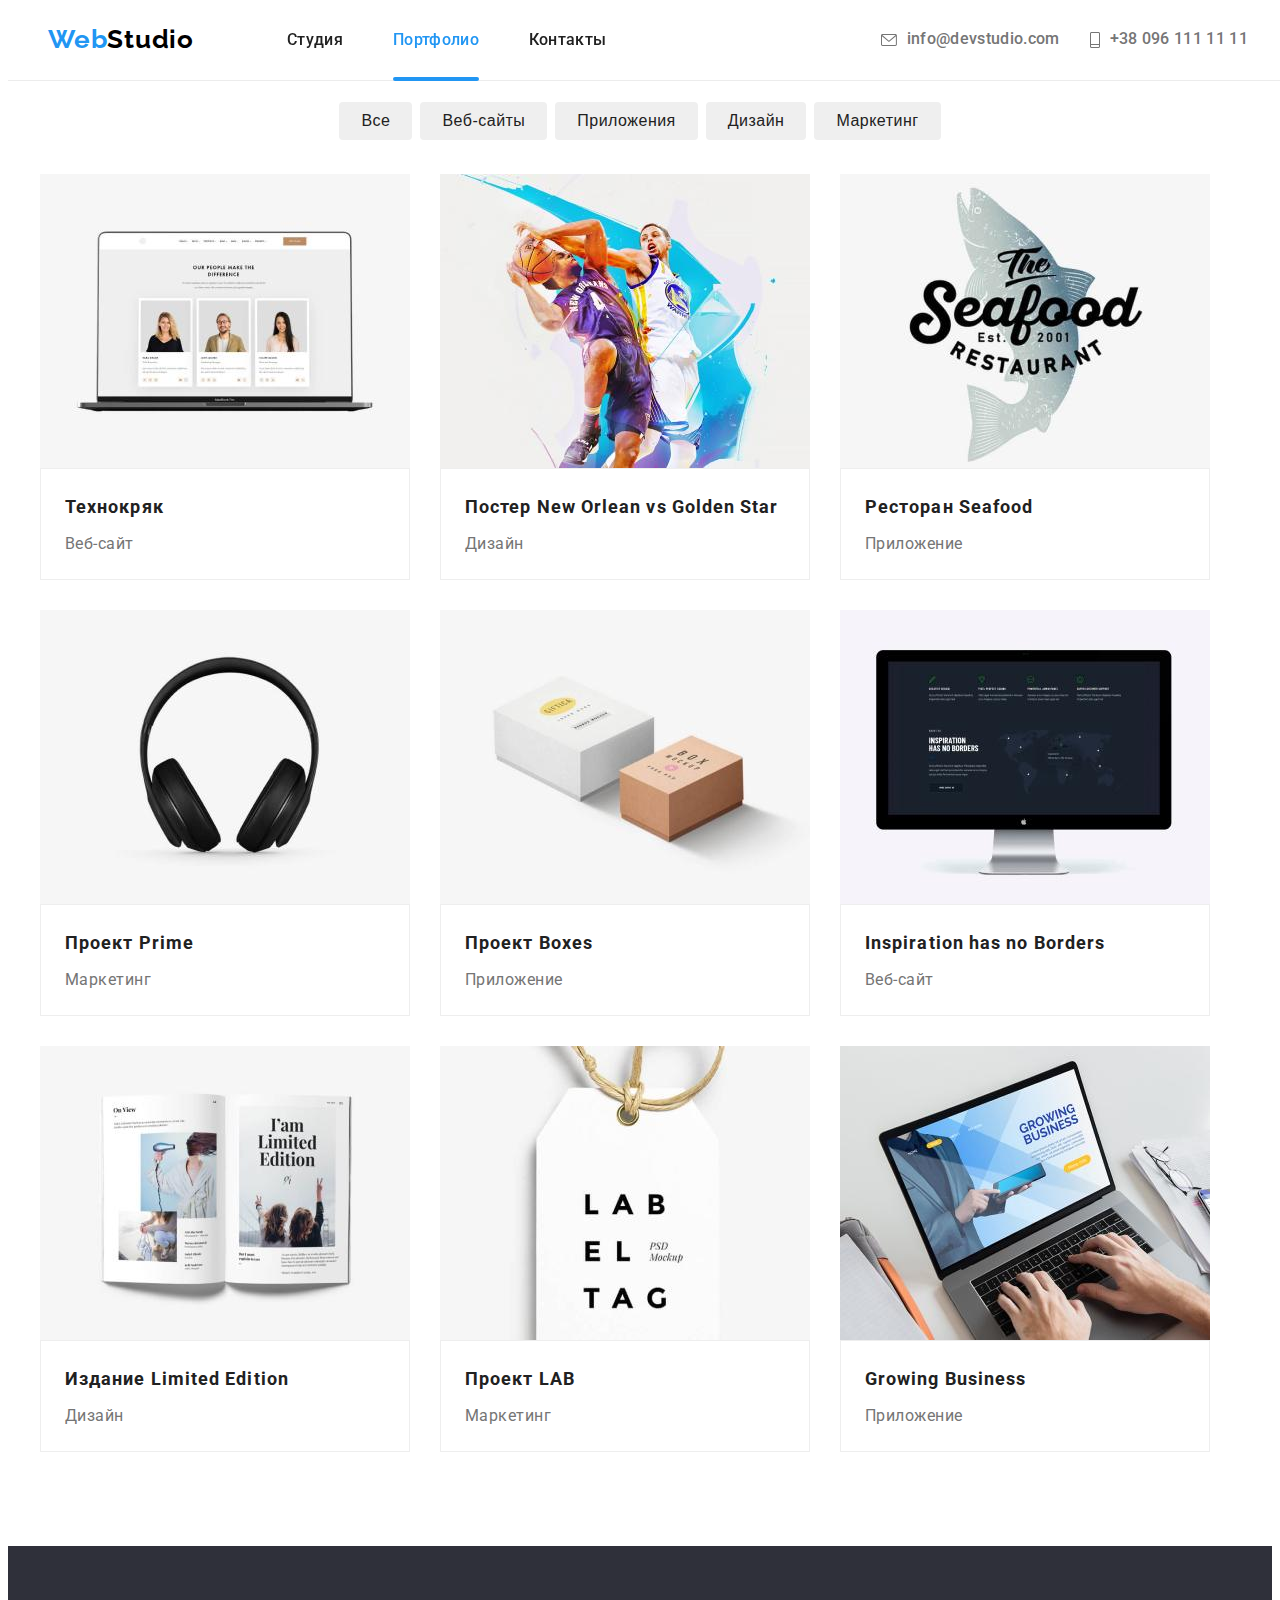
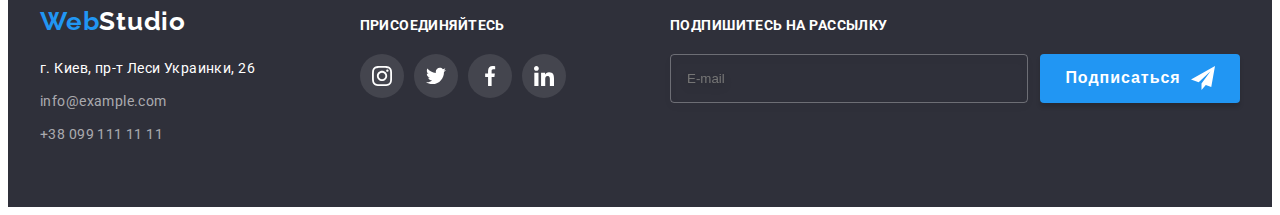
==== portfolio.html @ 4b5ea9db "hw8" ====
<!DOCTYPE html>
<html lang="ru">
	<head>
		<meta charset="UTF-8" />
		<meta http-equiv="X-UA-Compatible" content="IE=edge" />
		<meta name="viewport" content="width=device-width, initial-scale=1.0" />
		<title>WebStudio</title>
		<link
			rel="stylesheet"
			href="https://cdnjs.cloudflare.com/ajax/libs/modern-normalize/1.1.0/modern-normalize.min.css"
			integrity="sha512-wpPYUAdjBVSE4KJnH1VR1HeZfpl1ub8YT/NKx4PuQ5NmX2tKuGu6U/JRp5y+Y8XG2tV+wKQpNHVUX03MfMFn9Q=="
			crossorigin="anonymous"
			referrerpolicy="no-referrer"
		/>

		<link rel="preconnect" href="https://fonts.googleapis.com" />
		<link rel="preconnect" href="https://fonts.gstatic.com" crossorigin />
		<link
			href="https://fonts.googleapis.com/css2?family=Raleway:wght@700&family=Roboto:wght@400;500;700;900&display=swap"
			rel="stylesheet"
		/>

		<link rel="stylesheet" href="./css/main.min.css" />
	</head>

	<body>
		<!-- Шапка страницы -->
		<header class="header">
			<div class="container header__container">
		
				<nav class="nav">
					<a class="logo dark header__logo link" href="./index.html">
						<span class="first-part" lang="en">Web</span>Studio
					</a>
		
					<ul class="nav__menu-list list">
						<li class="nav__menu-item">
							<a class="menu nav__menu-link  link " href="./index.html">Студия</a>
						</li>
		
						<li class="nav__menu-item">
							<a class="menu nav__menu-link nav__menu-link current link" href="./portfolio.html"> Портфолио </a>
						</li>
		
						<li class="nav__menu-item">
							<a class="menu nav__menu-link link" href="/">Контакты</a>
						</li>
					</ul>
				</nav>
				<ul class="header__contact-list list">
					<li class="header__contact-item">
						<a class="menu header__mail link" href="mailto:info@devstudio.com">
							<svg class="header__mail-icon icon" width="16" height="16">
								<use href="./images-studio/sprite.svg#icon-mail"></use>
							</svg>
							info@devstudio.com</a>
					</li>
					<li class="header__contact-item">
						<a class="menu header__tel link" href="tel:+380961111111"><svg class="header__tel-icon icon" width="16"
								height="16">
								<use href="./images-studio/sprite.svg#icon-phone"></use>
							</svg>
							+38 096 111 11 11</a>
					</li>
				</ul>
			</div>
		</header>

		<!-- Все проекты -->
		<main>
			<section class="section-potfolio">
				<div class="block-porfolio container">
					<ul class="btn-list-portfolio list">
						<li class="style-btn">
							<button class="btn-portfolio style-btn" type="button">Все</button>
						</li>
						<li class="style-btn">
							<button class="btn-portfolio style-btn" type="button">Веб-сайты</button>
						</li>
						<li class="style-btn">
							<button class="btn-portfolio style-btn" type="button">Приложения</button>
						</li>
						<li class="style-btn">
							<button class="btn-portfolio style-btn" type="button">Дизайн</button>
						</li>
						<li class="style-btn">
							<button class="btn-portfolio style-btn" type="button">Маркетинг</button>
						</li>
					</ul>

					<h1 class="visually-hidden">Примеры проектов</h1>
					<ul class="block-example-portfolio list">
						<li class="example-portfolio-list">
							<a href="" class="link-portfolio link">
								<div class="hover-background">
									<img
										src="./images-project/project1.jpg"
										width="370"
										height="294"
										alt="Технокряк"
									/>

									<div class="hover-overlay">
										<div class="hover-text">
											<p class="hover-text-portfolio">
												Технокряк это современная площадка распространения коронавируса. Компании
												используют эту платформу для цифрового шпионажа и атак на защищённые сервера
												конкурентов.
											</p>
										</div>
									</div>
								</div>
								<div class="example-block-text">
									<h2 class="example-portfolio-title">Технокряк</h2>
									<p class="example-portfolio-text">Веб-сайт</p>
								</div>
							</a>
						</li>
						<li class="example-portfolio-list">
							<a href="" class="link-portfolio link">
								<div class="hover-background">
									<img src="./images-project/project2.jpg" width="370" height="294" alt="Постер" />
									<div class="hover-overlay">
										<div class="hover-text">
											<p class="hover-text-portfolio">
												Технокряк это современная площадка распространения коронавируса. Компании
												используют эту платформу для цифрового шпионажа и атак на защищённые сервера
												конкурентов.
											</p>
										</div>
									</div>
								</div>
								<div class="example-block-text">
									<h2 class="example-portfolio-title">
										Постер <span lang="en">New Orlean vs Golden Star</span>
									</h2>
									<p class="example-portfolio-text">Дизайн</p>
								</div>
							</a>
						</li>
						<li class="example-portfolio-list">
							<a href="" class="link-portfolio link">
								<div class="hover-background">
									<img
										src="./images-project/project3.jpg"
										width="370"
										height="294"
										alt="Ресторан"
									/>
									<div class="hover-overlay">
										<div class="hover-text">
											<p class="hover-text-portfolio">
												Технокряк это современная площадка распространения коронавируса. Компании
												используют эту платформу для цифрового шпионажа и атак на защищённые сервера
												конкурентов.
											</p>
										</div>
									</div>
								</div>

								<div class="example-block-text">
									<h2 class="example-portfolio-title">Ресторан <span lang="en">Seafood</span></h2>
									<p class="example-portfolio-text">Приложение</p>
								</div>
							</a>
						</li>
						<li class="example-portfolio-list">
							<a href="" class="link-portfolio link">
								<div class="hover-background">
									<img
										src="./images-project/project4.jpg"
										width="370"
										height="294"
										alt="Проект Prime"
									/>
									<div class="hover-overlay">
										<div class="hover-text">
											<p class="hover-text-portfolio">
												Технокряк это современная площадка распространения коронавируса. Компании
												используют эту платформу для цифрового шпионажа и атак на защищённые сервера
												конкурентов.
											</p>
										</div>
									</div>
								</div>
								<div class="example-block-text">
									<h2 class="example-portfolio-title">Проект <span lang="en">Prime</span></h2>
									<p class="example-portfolio-text">Маркетинг</p>
								</div>
							</a>
						</li>
						<li class="example-portfolio-list">
							<a href="" class="link-portfolio link">
								<div class="hover-background">
									<img
										src="./images-project/project5.jpg"
										width="370"
										height="294"
										alt="Проект Boxes"
									/>
									<div class="hover-overlay">
										<div class="hover-text">
											<p class="hover-text-portfolio">
												Технокряк это современная площадка распространения коронавируса. Компании
												используют эту платформу для цифрового шпионажа и атак на защищённые сервера
												конкурентов.
											</p>
										</div>
									</div>
								</div>
								<div class="example-block-text">
									<h2 class="example-portfolio-title">Проект <span lang="en">Boxes</span></h2>
									<p class="example-portfolio-text">Приложение</p>
								</div>
							</a>
						</li>
						<li class="example-portfolio-list">
							<a href="" class="link-portfolio link">
								<div class="hover-background">
									<img
										src="./images-project/project6.jpg"
										width="370"
										height="294"
										alt="Inspiration"
									/>
									<div class="hover-overlay">
										<div class="hover-text">
											<p class="hover-text-portfolio">
												Технокряк это современная площадка распространения коронавируса. Компании
												используют эту платформу для цифрового шпионажа и атак на защищённые сервера
												конкурентов.
											</p>
										</div>
									</div>
								</div>

								<div class="example-block-text">
									<h2 class="example-portfolio-title">
										<span lang="en">Inspiration has no Borders</span>
									</h2>

									<p class="example-portfolio-text">Веб-сайт</p>
								</div>
							</a>
						</li>
						<li class="example-portfolio-list">
							<a href="" class="link-portfolio link">
								<div class="hover-background">
									<img src="./images-project/project7.jpg" width="370" height="294" alt="Издание" />
									<div class="hover-overlay">
										<div class="hover-text">
											<p class="hover-text-portfolio">
												Технокряк это современная площадка распространения коронавируса. Компании
												используют эту платформу для цифрового шпионажа и атак на защищённые сервера
												конкурентов.
											</p>
										</div>
									</div>
								</div>
								<div class="example-block-text">
									<h2 class="example-portfolio-title">
										Издание <span lang="en"> Limited Edition</span>
									</h2>

									<p class="example-portfolio-text">Дизайн</p>
								</div>
							</a>
						</li>
						<li class="example-portfolio-list">
							<a href="" class="link-portfolio link">
								<div class="hover-background">
									<img
										src="./images-project/project8.jpg"
										width="370"
										height="294"
										alt="Проект LAB"
									/>
									<div class="hover-overlay">
										<div class="hover-text">
											<p class="hover-text-portfolio">
												Технокряк это современная площадка распространения коронавируса. Компании
												используют эту платформу для цифрового шпионажа и атак на защищённые сервера
												конкурентов.
											</p>
										</div>
									</div>
								</div>
								<div class="example-block-text">
									<h2 class="example-portfolio-title">Проект <span lang="en">LAB</span></h2>
									<p class="example-portfolio-text">Маркетинг</p>
								</div>
							</a>
						</li>
						<li class="example-portfolio-list">
							<a href="" class="link-portfolio link">
								<div class="hover-background">
									<img
										src="./images-project/project9.jpg"
										width="370"
										height="294"
										alt="Growing Business"
									/>
									<div class="hover-overlay">
										<div class="hover-text">
											<p class="hover-text-portfolio">
												Технокряк это современная площадка распространения коронавируса. Компании
												используют эту платформу для цифрового шпионажа и атак на защищённые сервера
												конкурентов.
											</p>
										</div>
									</div>
								</div>
								<div class="example-block-text">
									<h2 class="example-portfolio-title">
										<span lang="en">Growing Business</span>
									</h2>
									<p class="example-portfolio-text">Приложение</p>
								</div>
							</a>
						</li>
					</ul>
				</div>
			</section>
		</main>
		<!--Футер-->
		<footer class="footer">
			<div class="general-container container">
				<div class="left-container">
					<a href="./index.html" class="logo white">
						<span lang="en" class="first-part">Web</span>Studio</a
					>

					<address class="adress-block">
						<ul class="list">
							<li class="style-footer">
								<a
									class="contact-footer adress link"
									href="https://goo.gl/maps/Ge7xCa1onFQdTB8Z7"
									target="_blank"
									rel="noopener noreferrer"
									>г. Киев, пр-т Леси Украинки, 26</a
								>
							</li>
							<li class="style-footer">
								<a class="contact-footer contact link" href="mailto:info@example.com"
									>info@example.com</a
								>
							</li>
							<li class="style-footer">
								<a class="contact-footer contact link" href="tel:+380991111111"
									>+38 099 111 11 11</a
								>
							</li>
						</ul>
					</address>
				</div>
				<div class="right-container">
					<h3 class="social-text">присоединяйтесь</h3>
					<ul class="social-list list">
						<li class="social-item">
							<a href="" class="social-link bg-footer">
								<svg class="icon-footer" width="20" height="20">
									<use href="./images-studio/sprite.svg#icon-instagram"></use>
								</svg>
							</a>
						</li>

						<li class="social-item">
							<a href="" class="social-link bg-footer"
								><svg class="icon-footer" width="20" height="20">
									<use href="./images-studio/sprite.svg#icon-twitter"></use>
								</svg>
							</a>
						</li>

						<li class="social-item">
							<a href="" class="social-link bg-footer"
								><svg class="icon-footer" width="20" height="20">
									<use href="./images-studio/sprite.svg#icon-facebook"></use>
								</svg>
							</a>
						</li>

						<li class="social-item">
							<a href="" class="social-link bg-footer"
								><svg class="icon-footer" width="20" height="20">
									<use href="./images-studio/sprite.svg#icon-linkedin"></use>
								</svg>
							</a>
						</li>
					</ul>
				</div>

								<!-- Форма -->

								<div class="form-footer-subscribe">
									<p class="social-text" >Подпишитесь на рассылку</p>
								<form class="form-subscribe"> 
									<label class="subscribe-label">
										
											<input
												class="subscribe-input" 
												type="email"
												name="user-email"
												title="example@mail.com"
												placeholder="E-mail"
											/>
										
									</label>
									<button class="subscribe-button" type="submit">Подписаться
										<svg class="subscribe-icon" width="24" height="24">
											<use href="./images-studio/icon.svg#icon-send"></use>
										</svg>
									</button>
								</form>
								</div>
							</div>
						</footer>
	</body>
</html>
---- css/main.min.css ----
:root{--header-color: #212121;--background-second-text-color: #ffffff;--logo-dark-color: #000000;--logo-white-color: #ffffff;--color-text-hover: #ffffff;--paragraph-text-color: #757575;--background-color: #2f303a;--icon-bg-background-color: #f5f4fa;--accent-text-color: #2196f3;--focus-color-btn: #188ce8;--gradient-color: rgba(47, 48, 58, 0.4);--second-icon-color: #afb1b8;--icon-color: #757575;--bg-color-footer: rgba(255, 255, 255, 0.1);--animation-time: cubic-bezier(0.4, 0, 0.2, 1);--time: 250ms}.visually-hidden{position:absolute;white-space:nowrap;width:1px;height:1px;overflow:hidden;border:0;padding:0;clip:rect(0, 0, 0, 0);clip-path:inset(50%);margin:-1px}body{font-family:'Roboto', sans-serif;background-color:var(--background-second-text-color)}h1,h2,h3,p{margin:0}ul{margin:0;padding:0}img{display:block}.list{list-style:none}.link{text-decoration:none;color:inherit}.container{padding-left:15px;padding-right:15px;margin-left:auto;margin-right:auto}@media screen and (min-width: 480px){.container{width:480px}}@media screen and (min-width: 768px){.container{width:768px}}@media screen and (min-width: 1200px){.container{width:1200px}}.section{padding-top:94px;padding-bottom:94px}.logo{font-family:'Raleway', sans-serif;font-weight:700;text-decoration:none;font-size:26px;line-height:1.2;letter-spacing:0.03em}.dark{color:var(--logo-dark-color)}.logo.dark{margin-right:93px}.logo .first-part{color:var(--accent-text-color)}.white{color:var(--logo-white-color)}.logo.white{display:block;margin-bottom:20px}.site-nav{display:flex;color:var(--header-color);transition:color var(--time) var(--animation-time)}.site-nav:hover,.site-nav:focus{color:var(--accent-text-color)}.site-nav .link.current{color:var(--accent-text-color)}.site-nav .link.current::after{content:'';width:100%;position:absolute;height:4px;border-radius:2px;bottom:-34px;display:block;background:var(--accent-text-color)}.section-title{font-weight:700;font-size:36px;line-height:1.16;text-align:center;letter-spacing:0.03em;color:var(--title-color)}.icon-all{fill:var(--second-icon-color);transition:fill var(--time) var(--animation-time)}.icon-bg{display:flex;justify-content:center;align-items:center;margin-bottom:30px;width:270px;height:120px;background:var(--icon-bg-background-color);border-radius:4px}.social-list{display:flex;justify-content:center}.social-item{width:44px;height:44px}.social-item:not(:last-child){margin-right:10px}.social-link{color:var(--background-second-text-color);width:100%;height:100%;border-radius:50%;display:flex;align-items:center;justify-content:center;transition:background-color var(--time) var(--animation-time)}.social-link:focus,.social-link:hover{background-color:var(--accent-text-color)}.social-link:focus .icon-all,.social-link:hover .icon-all{fill:currentColor}.backdrop{position:fixed;top:0;width:100vw;height:100vh;background:rgba(0,0,0,0.2);opacity:1;transition:opacity var(--time) var(--animation-time),visibility var(--time) var(--animation-time)}.backdrop.is-hidden{visibility:hidden;opacity:0;pointer-events:none}.backdrop.is-hidden .modal{transform:translate(-50%, -50%) scale(0.9)}.modal{position:absolute;top:50%;left:50%;padding:40px;min-height:581px;width:528px;background-color:#ffffff;box-shadow:0px 1px 3px rgba(0,0,0,0.12),0px 1px 1px rgba(0,0,0,0.14),0px 2px 1px rgba(0,0,0,0.2);border-radius:4px;transform:translate(-50%, -50%) scale(1);transition:transform var(--time) var(--animation-time)}.btn-modal{background:#ffffff;border:1px solid rgba(0,0,0,0.1);box-sizing:border-box;border-radius:50%;width:30px;height:30px;position:absolute;top:10px;right:10px;display:flex;align-items:center;justify-content:center;cursor:pointer;color:#000000;transition:color var(--time) var(--animation-time)}.btn-modal:hover,.btn-modal:focus{color:var(--accent-text-color)}.modal-icon{fill:currentColor}.modal-form{display:flex;flex-direction:column}.modal-frm-head{margin-bottom:12px;font-weight:700;font-size:20px;line-height:1.15;text-align:center;letter-spacing:0.03em;color:var(--header-color)}.modal-form-field{margin-bottom:10px;font-weight:400;font-size:12px;line-height:1.16;letter-spacing:0.01em;color:var(--paragraph-text-color)}.modal-style{width:100%;border:1px solid rgba(33,33,33,0.2);border-radius:4px;transition:border-color var(--time) var(--animation-time),box-shadow var(--time) var(--animation-time)}.modal-style:focus{outline:none;border-color:var(--accent-text-color)}.modal-form-block{position:relative;display:block;margin-top:4px}.modal-form-input{height:40px;padding-left:42px}.modal-frm-icon{position:absolute;top:50%;left:12px;transform:translateY(-50%);transition:fill var(--time) var(--animation-time),box-shadow var(--time) var(--animation-time)}.modal-style:focus+.modal-frm-icon{fill:var(--accent-text-color)}.modal-form-massage{margin-top:4px;margin-bottom:10px;padding:12px 16px;height:120px;resize:none}.modal-form-massage::placeholder{font-weight:400;font-size:14px;line-height:1.14;letter-spacing:0.01em;color:rgba(117,117,117,0.5)}.modal-frm-checkbox:checked+.modal-frm-checkbox-lbl::before{background:url(../images-studio/icon-check.svg);width:16px;height:15px}.modal-frm-checkbox:focus+.modal-frm-checkbox-lbl::before{outline:2px solid var(--accent-text-color)}.modal-frm-checkbox-lbl{display:flex;align-items:center;justify-content:center;font-size:14px;color:var(--paragraph-text-color);margin-bottom:30px}.modal-frm-checkbox-lbl::before{content:'';display:block;background:url(../images-studio/icon-notchecked.svg);width:16px;height:15px;margin-right:7px;cursor:pointer}.link-accept-police{color:var(--accent-text-color)}.modal-form-button{align-self:center;border:none;padding:10px 55px;font-family:inherit;font-weight:700;font-size:16px;line-height:1.88;text-align:center;letter-spacing:0.06em;cursor:pointer;border-radius:4px;color:var(--background-second-text-color);background-color:var(--accent-text-color);transition:background-color var(--time) var(--animation-time),box-shadow var(--time) var(--animation-time)}.modal-form-button:focus,.modal-form-button:hover{background-color:var(--focus-color-btn);box-shadow:0px 4px 4px rgba(0,0,0,0.15)}.header{position:fixed;top:0;width:100vw;margin-left:auto;margin-right:auto;z-index:3;background-color:var(--background-second-text-color);padding-top:24px;padding-bottom:25px;border-bottom:1px solid #ececec}@media screen and (min-width: 768px){.header{padding-top:26px;padding-bottom:26px}}@media screen and (min-width: 1200px){.header{padding-top:24px;padding-bottom:25px}}.header__container{display:flex;align-items:center;justify-content:space-between}.burger-btn{background-color:transparent;cursor:pointer;padding:0;line-height:0;border:none;transition:color var(--time) var(--animation-time)}.burger-btn:hover{color:var(--accent-text-color)}.burger-btn:focus{color:var(--accent-text-color)}@media screen and (min-width: 768px){.burger-btn{display:none}}.mobile-menu{display:flex;flex-direction:column;justify-content:space-between;position:fixed;z-index:999;top:0;left:0;width:100vw;height:100vw;padding:48px 40px;background-color:var(--background-second-text-color);opacity:0;visibility:hidden;pointer-events:none;transition:opacity var(--time) var(--animation-time),visibility var(--time) var(--animation-time)}.mobile-menu.is-open{opacity:1;visibility:visible;pointer-events:all}@media screen and (min-width: 768px){.mobile-menu{display:none}}.close-btn{position:absolute;top:10px;right:15px;background-color:transparent;cursor:pointer;padding:0;line-height:0;border:none;color:var(--header-color);transition:color var(--time) var(--animation-time)}.close-btn:hover{color:var(--accent-text-color)}.close-btn:focus{color:var(--accent-text-color)}.burger-icon,.close-btn-icon{fill:currentColor}.mobile-contact-list{margin-bottom:64px}.menu__contact-item:not(:last-child){margin-bottom:32px}.contact-tel{font-size:34px;line-height:1.17;letter-spacing:0.02em;color:var(--accent-text-color)}@media screen and (max-width: 479px){.contact-tel{font-size:8vw}}.contact-mail{font-weight:500;font-size:24px;line-height:1.16;letter-spacing:0.02em;color:var(--paragraph-text-color);transition:color var(--time) var(--animation-time)}@media screen and (max-width: 479px){.contact-mail{font-size:8vw}}.contact-mail:hover{color:var(--accent-text-color)}.contact-mail:focus{color:var(--accent-text-color)}.menu-social{display:flex}@media screen and (max-width: 479px){.menu-social{flex-wrap:wrap}}.menu-social-item:not(:last-child){border-right:1px solid rgba(33,33,33,0.2)}.menu-social-item:not(:last-child){padding-right:10px}.menu-social-item:not(:first-child){padding-left:10px}@media screen and (min-width: 358px) and (max-width: 439px){.menu-social-item:nth-child(4){padding-left:0}}@media screen and (max-width: 357px){.menu-social-item:nth-child(3){padding-left:0}}.menu-social-link{font-weight:500;font-size:18px;line-height:1.22;letter-spacing:0.02em;color:var(--accent-text-color)}.nav{display:flex;align-items:center}@media screen and (min-width: 768px){.header__logo{margin-right:88px}}@media screen and (min-width: 1200px){.header__logo{margin-right:93px}}.menu{font-weight:500;line-height:1.14;letter-spacing:0.02em}@media screen and (max-width: 767px){.menu{font-size:40px;line-height:1.17}}.nav__menu-list{display:flex}@media screen and (max-width: 767px){.nav__menu-list{display:none}}.nav__menu-item:not(:last-child){margin-right:50px}@media screen and (max-width: 767px){.nav__menu-item:not(:last-child){margin-bottom:32px}}.header__contact-list{display:flex;flex-direction:column;margin-left:auto}@media screen and (max-width: 767px){.header__contact-list{display:none}}@media screen and (min-width: 1200px){.header__contact-list{display:flex;flex-direction:row;justify-content:center;align-items:center}}@media screen and (max-width: 1199px){.header__contact-list .header__contact-item:not(:last-child){margin-bottom:10px}}@media screen and (min-width: 1200px){.header__contact-list .header__contact-item:not(:last-child){margin-right:30px}}.nav__menu-link{color:var(--header-color);position:relative;transition:color var(--time) var(--animation-time);padding-bottom:32px;padding-top:32px}.nav__menu-link.current::after{content:"";position:absolute;bottom:0;display:block;width:100%;height:4px;border-radius:2px;background-color:var(--accent-text-color)}.nav__menu-link:hover,.nav__menu-link:focus{color:var(--accent-text-color)}@media screen and (max-width: 767px){.nav__menu-link .nav__menu-link::after{display:none}}.current{color:var(--accent-text-color)}.header__mail,.header__tel{display:flex;align-items:center;color:var(--icon-color);transition:color var(--time) var(--animation-time)}.header__mail:hover,.header__mail:focus,.header__tel:hover,.header__tel:focus{color:var(--accent-text-color)}.header__contact-item{display:flex;align-items:center}@media screen and (max-width: 1199px){.header__contact-item{font-size:12px;line-height:1.17}}.icon{margin-right:10px;fill:var(--icon-color)}.header__mail-icon{height:10px;width:16px;fill:currentColor}@media screen and (min-width: 1200px){.header__mail-icon{height:12px}}.header__tel-icon{height:14px;width:10px;fill:currentColor}@media screen and (min-width: 1200px){.header__tel-icon{height:16px}}.hero{background-color:var(--background-color);padding-top:200px;padding-bottom:200px;background-image:linear-gradient(var(--gradient-color), var(--gradient-color)),url(../images-studio/hero.jpg);background-repeat:no-repeat;background-size:cover;background-position:center;max-width:1600px;margin:0 auto}.hero-text{margin-left:auto;margin-right:auto;width:696px;text-align:center;font-weight:900;font-size:44px;line-height:1.36;letter-spacing:0.06em;text-transform:uppercase;color:var(--background-second-text-color)}.hero-btn{display:block;margin:0 auto;margin-top:30px;padding:10px 32px;border:none;border-radius:4px;font-family:inherit;font-weight:700;font-size:16px;line-height:1.88;text-align:center;letter-spacing:0.06em;cursor:pointer;color:var(--background-second-text-color);background-color:var(--accent-text-color);transform:background-color var(--time) var(--animation-time)}.hero-btn:focus,.hero-btn:hover{background-color:var(--focus-color-btn)}.about-section{display:flex}.about-list:not(:last-child){margin-right:30px}.about-list-title{width:270px;min-height:16px;margin-bottom:10px;font-weight:700;font-size:14px;line-height:1.14;letter-spacing:0.03em;text-transform:uppercase;color:var(--header-color)}.about-list-text{width:270px;font-size:14px;line-height:1.71;letter-spacing:0.03em;color:var(--paragraph-text-color)}.work{padding-bottom:94px}.work-title{margin-bottom:50px}.about-work{display:flex}.work-img-list:not(:last-child){width:370px;margin-right:30px}.work-img-list{position:relative}.about-work-block{position:absolute;bottom:0;width:100%;height:70px;display:flex;justify-content:center;align-items:center;background:rgba(47,48,58,0.8)}.about-work-text{font-weight:700;font-size:14px;line-height:1.14;text-align:center;letter-spacing:0.03em;text-transform:uppercase;color:var(--background-second-text-color)}.team{background:var(--icon-bg-background-color)}.team-title{margin-bottom:50px}.team-list-img{display:flex;flex-wrap:wrap;margin-left:-30px;margin-bottom:-30px}.team-list{flex-basis:calc((100% - 4 * 30px) / 4);margin-left:30px;margin-bottom:30px}.block-team-text{padding:30px 30px;background:#ffffff;box-shadow:0px 1px 3px rgba(0,0,0,0.12),0px 1px 1px rgba(0,0,0,0.14),0px 2px 1px rgba(0,0,0,0.2);border-radius:0px 0px 4px 4px}.team-name{margin-bottom:10px;font-weight:500;font-size:16px;line-height:1.18;text-align:center;letter-spacing:0.03em;color:var(--header-color)}.team-profession{margin-bottom:16px;font-size:16px;line-height:1.18;text-align:center;letter-spacing:0.03em;color:var(--paragraph-text-color)}.clients-title{margin-bottom:50px}.clients-list{display:flex}.clients-item:not(:last-child){margin-right:30px}.clients-link{color:var(--icon-color);box-sizing:border-box;border:1px solid var(--second-icon-color);border-radius:4px;width:170px;height:92px;display:flex;align-items:center;justify-content:center;transition:border var(--time) var(--animation-time)}.clients-link:hover,.clients-link:focus{border-color:var(--accent-text-color)}.clients-link:hover .clients-icon,.clients-link:focus .clients-icon{fill:var(--accent-text-color)}.footer{padding-top:60px;padding-bottom:60px;background-color:var(--background-color)}.general-container{display:flex;align-items:baseline;justify-content:space-between}.style-footer:not(:last-child){margin-bottom:9px}.contact-footer{font-style:normal;font-weight:400;font-size:14px;line-height:1.71;letter-spacing:0.03em;color:rgba(255,255,255,0.6);transition:color var(--time) var(--color-text-hover)}.contact-footer:hover,.contact-footer:active,.contact-footer:focus{color:var(--accent-text-color)}.adress{color:var(--background-second-text-color)}.social-text{margin-bottom:20px;font-style:normal;font-weight:700;font-size:14px;line-height:1.14;letter-spacing:0.03em;text-transform:uppercase;color:var(--background-second-text-color)}.icon-footer{fill:#ffffff;transition:background-color var(--time) var(--animation-time)}.bg-footer{background:var(--bg-color-footer)}.form-subscribe{display:flex}.subscribe-label{margin-right:12px}.subscribe-input{padding:16px;min-width:358px;border:1px solid rgba(255,255,255,0.3);background-color:transparent;box-sizing:border-box;filter:drop-shadow(0px 4px 4px rgba(0,0,0,0.15));border-radius:4px;cursor:pointer;transition:border-color var(--time) var(--animation-time)}.subscribe-input:hover,.subscribe-input:focus{color:var(--color-text-hover);border-color:var(--accent-text-color)}.subscribe-button{display:flex;justify-content:center;align-items:center;border:none;border-radius:4px;min-width:200px;font-weight:700;font-size:16px;line-height:1.88;letter-spacing:0.06em;background-color:var(--accent-text-color);color:var(--background-second-text-color);cursor:pointer;box-shadow:0px 4px 4px rgba(0,0,0,0.15);transition:background-color var(--time) var(--animation-time),box-shadow var(--time) var(--animation-time)}.subscribe-button:hover,.subscribe-button:focus{background-color:var(--focus-color-btn)}.subscribe-icon{fill:var(--background-second-text-color);margin-left:10px;width:24px;height:24px}.section-potfolio{padding-top:94px;padding-bottom:94px}.btn-list-portfolio{display:flex;justify-content:center;margin-bottom:34px}.style-btn:not(:last-child){margin-right:8px}.btn-portfolio{padding:6px 22px;border:none;border-radius:4px;font-weight:500;font-size:16px;line-height:1.62;cursor:pointer;text-align:center;letter-spacing:0.03em;color:var(--header-color);transition:color var(--time) var(--animation-time),background-color var(--time) var(--animation-time),box-shadow var(--time) var(--animation-time)}.btn-portfolio:hover,.btn-portfolio:focus,.btn-portfolio:active{box-shadow:0px 3px 1px rgba(0,0,0,0.1),0px 1px 2px rgba(0,0,0,0.08),0px 2px 2px rgba(0,0,0,0.12);border-radius:4px;color:var(--color-text-hover);background-color:var(--accent-text-color)}.block-example-portfolio{display:flex;flex-wrap:wrap;margin-left:-30px;margin-bottom:-30px}.example-portfolio-list{flex-basis:calc((100% - 6 * 30px) / 6);margin-left:30px;margin-bottom:30px}.hover-background{position:relative;overflow:hidden}.hover-overlay{position:absolute;top:0;left:0;width:100%;height:100%;background:rgba(33,150,243,0.9);transform:translateY(100%);transition:transform var(--time) cubic-bezier(0.4, 0, 0.2, 1)}.link-portfolio:hover .hover-overlay,.link-portfolio:focus .hover-overlay{transform:translateY(0)}.hover-text-portfolio{height:100%;padding:63px 24px;position:absolute;font-weight:normal;font-size:18px;line-height:1.56;letter-spacing:0.03em;color:var(--color-text-hover)}.link-portfolio:focus,.link-portfolio:hover{display:block;cursor:pointer;box-sizing:border-box;box-shadow:0px 1px 1px rgba(0,0,0,0.12),0px 4px 4px rgba(0,0,0,0.06),1px 4px 6px rgba(0,0,0,0.16)}.example-block-text{padding:20px 24px;border:1px solid #eeeeee}.example-portfolio-title{margin-bottom:4px;font-style:normal;font-weight:700;font-size:18px;line-height:2;letter-spacing:0.06em;color:var(--header-color)}.example-portfolio-text{font-size:16px;line-height:1.87;letter-spacing:0.03em;color:var(--paragraph-text-color)}
/*# sourceMappingURL=main.min.css.map */
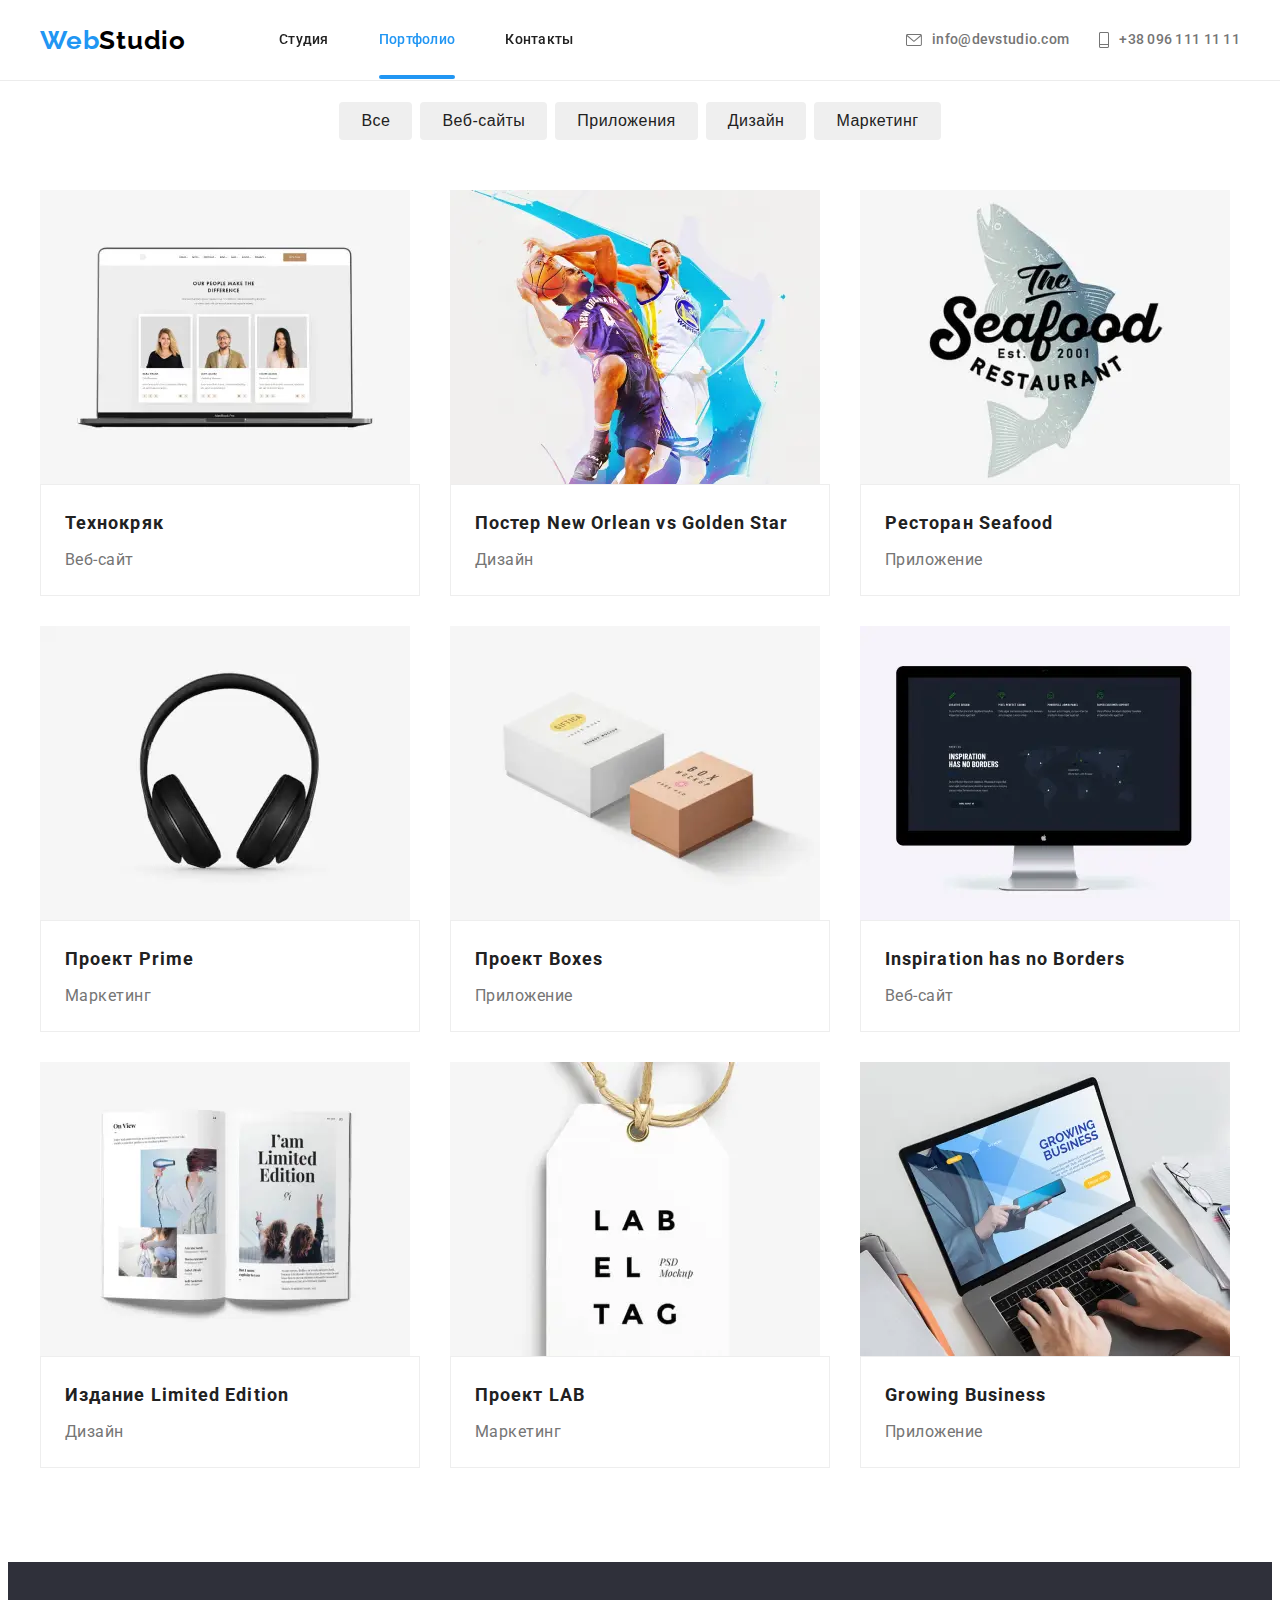
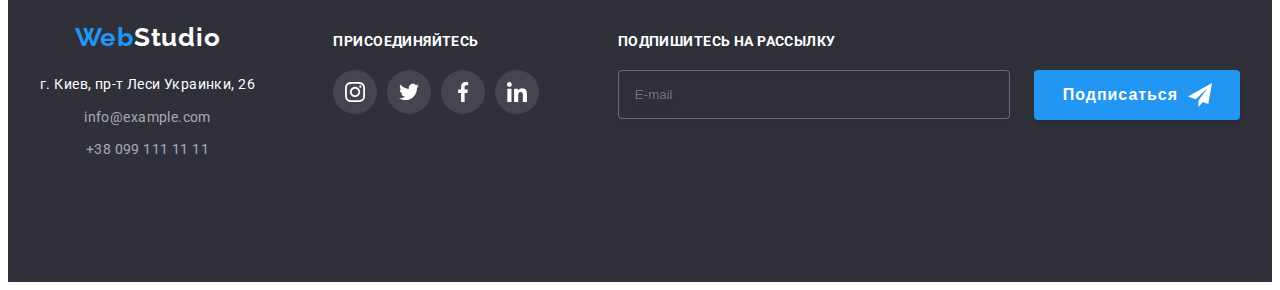
==== commit afe7dc8a: "final-version- 1" ====
--- a/portfolio.html
+++ b/portfolio.html
@@ -1,420 +1,977 @@
 <!DOCTYPE html>
 <html lang="ru">
-	<head>
-		<meta charset="UTF-8" />
-		<meta http-equiv="X-UA-Compatible" content="IE=edge" />
-		<meta name="viewport" content="width=device-width, initial-scale=1.0" />
-		<title>WebStudio</title>
-		<link
-			rel="stylesheet"
-			href="https://cdnjs.cloudflare.com/ajax/libs/modern-normalize/1.1.0/modern-normalize.min.css"
-			integrity="sha512-wpPYUAdjBVSE4KJnH1VR1HeZfpl1ub8YT/NKx4PuQ5NmX2tKuGu6U/JRp5y+Y8XG2tV+wKQpNHVUX03MfMFn9Q=="
-			crossorigin="anonymous"
-			referrerpolicy="no-referrer"
-		/>
-
-		<link rel="preconnect" href="https://fonts.googleapis.com" />
-		<link rel="preconnect" href="https://fonts.gstatic.com" crossorigin />
-		<link
-			href="https://fonts.googleapis.com/css2?family=Raleway:wght@700&family=Roboto:wght@400;500;700;900&display=swap"
-			rel="stylesheet"
-		/>
-
-		<link rel="stylesheet" href="./css/main.min.css" />
-	</head>
-
-	<body>
-		<!-- Шапка страницы -->
-		<header class="header">
-			<div class="container header__container">
-		
-				<nav class="nav">
-					<a class="logo dark header__logo link" href="./index.html">
-						<span class="first-part" lang="en">Web</span>Studio
-					</a>
-		
-					<ul class="nav__menu-list list">
-						<li class="nav__menu-item">
-							<a class="menu nav__menu-link  link " href="./index.html">Студия</a>
-						</li>
-		
-						<li class="nav__menu-item">
-							<a class="menu nav__menu-link nav__menu-link current link" href="./portfolio.html"> Портфолио </a>
-						</li>
-		
-						<li class="nav__menu-item">
-							<a class="menu nav__menu-link link" href="/">Контакты</a>
-						</li>
-					</ul>
-				</nav>
-				<ul class="header__contact-list list">
-					<li class="header__contact-item">
-						<a class="menu header__mail link" href="mailto:info@devstudio.com">
-							<svg class="header__mail-icon icon" width="16" height="16">
-								<use href="./images-studio/sprite.svg#icon-mail"></use>
-							</svg>
-							info@devstudio.com</a>
-					</li>
-					<li class="header__contact-item">
-						<a class="menu header__tel link" href="tel:+380961111111"><svg class="header__tel-icon icon" width="16"
-								height="16">
-								<use href="./images-studio/sprite.svg#icon-phone"></use>
-							</svg>
-							+38 096 111 11 11</a>
-					</li>
-				</ul>
-			</div>
-		</header>
-
-		<!-- Все проекты -->
-		<main>
-			<section class="section-potfolio">
-				<div class="block-porfolio container">
-					<ul class="btn-list-portfolio list">
-						<li class="style-btn">
-							<button class="btn-portfolio style-btn" type="button">Все</button>
-						</li>
-						<li class="style-btn">
-							<button class="btn-portfolio style-btn" type="button">Веб-сайты</button>
-						</li>
-						<li class="style-btn">
-							<button class="btn-portfolio style-btn" type="button">Приложения</button>
-						</li>
-						<li class="style-btn">
-							<button class="btn-portfolio style-btn" type="button">Дизайн</button>
-						</li>
-						<li class="style-btn">
-							<button class="btn-portfolio style-btn" type="button">Маркетинг</button>
-						</li>
-					</ul>
-
-					<h1 class="visually-hidden">Примеры проектов</h1>
-					<ul class="block-example-portfolio list">
-						<li class="example-portfolio-list">
-							<a href="" class="link-portfolio link">
-								<div class="hover-background">
-									<img
-										src="./images-project/project1.jpg"
-										width="370"
-										height="294"
-										alt="Технокряк"
-									/>
-
-									<div class="hover-overlay">
-										<div class="hover-text">
-											<p class="hover-text-portfolio">
-												Технокряк это современная площадка распространения коронавируса. Компании
-												используют эту платформу для цифрового шпионажа и атак на защищённые сервера
-												конкурентов.
-											</p>
-										</div>
-									</div>
-								</div>
-								<div class="example-block-text">
-									<h2 class="example-portfolio-title">Технокряк</h2>
-									<p class="example-portfolio-text">Веб-сайт</p>
-								</div>
-							</a>
-						</li>
-						<li class="example-portfolio-list">
-							<a href="" class="link-portfolio link">
-								<div class="hover-background">
-									<img src="./images-project/project2.jpg" width="370" height="294" alt="Постер" />
-									<div class="hover-overlay">
-										<div class="hover-text">
-											<p class="hover-text-portfolio">
-												Технокряк это современная площадка распространения коронавируса. Компании
-												используют эту платформу для цифрового шпионажа и атак на защищённые сервера
-												конкурентов.
-											</p>
-										</div>
-									</div>
-								</div>
-								<div class="example-block-text">
-									<h2 class="example-portfolio-title">
-										Постер <span lang="en">New Orlean vs Golden Star</span>
-									</h2>
-									<p class="example-portfolio-text">Дизайн</p>
-								</div>
-							</a>
-						</li>
-						<li class="example-portfolio-list">
-							<a href="" class="link-portfolio link">
-								<div class="hover-background">
-									<img
-										src="./images-project/project3.jpg"
-										width="370"
-										height="294"
-										alt="Ресторан"
-									/>
-									<div class="hover-overlay">
-										<div class="hover-text">
-											<p class="hover-text-portfolio">
-												Технокряк это современная площадка распространения коронавируса. Компании
-												используют эту платформу для цифрового шпионажа и атак на защищённые сервера
-												конкурентов.
-											</p>
-										</div>
-									</div>
-								</div>
-
-								<div class="example-block-text">
-									<h2 class="example-portfolio-title">Ресторан <span lang="en">Seafood</span></h2>
-									<p class="example-portfolio-text">Приложение</p>
-								</div>
-							</a>
-						</li>
-						<li class="example-portfolio-list">
-							<a href="" class="link-portfolio link">
-								<div class="hover-background">
-									<img
-										src="./images-project/project4.jpg"
-										width="370"
-										height="294"
-										alt="Проект Prime"
-									/>
-									<div class="hover-overlay">
-										<div class="hover-text">
-											<p class="hover-text-portfolio">
-												Технокряк это современная площадка распространения коронавируса. Компании
-												используют эту платформу для цифрового шпионажа и атак на защищённые сервера
-												конкурентов.
-											</p>
-										</div>
-									</div>
-								</div>
-								<div class="example-block-text">
-									<h2 class="example-portfolio-title">Проект <span lang="en">Prime</span></h2>
-									<p class="example-portfolio-text">Маркетинг</p>
-								</div>
-							</a>
-						</li>
-						<li class="example-portfolio-list">
-							<a href="" class="link-portfolio link">
-								<div class="hover-background">
-									<img
-										src="./images-project/project5.jpg"
-										width="370"
-										height="294"
-										alt="Проект Boxes"
-									/>
-									<div class="hover-overlay">
-										<div class="hover-text">
-											<p class="hover-text-portfolio">
-												Технокряк это современная площадка распространения коронавируса. Компании
-												используют эту платформу для цифрового шпионажа и атак на защищённые сервера
-												конкурентов.
-											</p>
-										</div>
-									</div>
-								</div>
-								<div class="example-block-text">
-									<h2 class="example-portfolio-title">Проект <span lang="en">Boxes</span></h2>
-									<p class="example-portfolio-text">Приложение</p>
-								</div>
-							</a>
-						</li>
-						<li class="example-portfolio-list">
-							<a href="" class="link-portfolio link">
-								<div class="hover-background">
-									<img
-										src="./images-project/project6.jpg"
-										width="370"
-										height="294"
-										alt="Inspiration"
-									/>
-									<div class="hover-overlay">
-										<div class="hover-text">
-											<p class="hover-text-portfolio">
-												Технокряк это современная площадка распространения коронавируса. Компании
-												используют эту платформу для цифрового шпионажа и атак на защищённые сервера
-												конкурентов.
-											</p>
-										</div>
-									</div>
-								</div>
-
-								<div class="example-block-text">
-									<h2 class="example-portfolio-title">
-										<span lang="en">Inspiration has no Borders</span>
-									</h2>
-
-									<p class="example-portfolio-text">Веб-сайт</p>
-								</div>
-							</a>
-						</li>
-						<li class="example-portfolio-list">
-							<a href="" class="link-portfolio link">
-								<div class="hover-background">
-									<img src="./images-project/project7.jpg" width="370" height="294" alt="Издание" />
-									<div class="hover-overlay">
-										<div class="hover-text">
-											<p class="hover-text-portfolio">
-												Технокряк это современная площадка распространения коронавируса. Компании
-												используют эту платформу для цифрового шпионажа и атак на защищённые сервера
-												конкурентов.
-											</p>
-										</div>
-									</div>
-								</div>
-								<div class="example-block-text">
-									<h2 class="example-portfolio-title">
-										Издание <span lang="en"> Limited Edition</span>
-									</h2>
-
-									<p class="example-portfolio-text">Дизайн</p>
-								</div>
-							</a>
-						</li>
-						<li class="example-portfolio-list">
-							<a href="" class="link-portfolio link">
-								<div class="hover-background">
-									<img
-										src="./images-project/project8.jpg"
-										width="370"
-										height="294"
-										alt="Проект LAB"
-									/>
-									<div class="hover-overlay">
-										<div class="hover-text">
-											<p class="hover-text-portfolio">
-												Технокряк это современная площадка распространения коронавируса. Компании
-												используют эту платформу для цифрового шпионажа и атак на защищённые сервера
-												конкурентов.
-											</p>
-										</div>
-									</div>
-								</div>
-								<div class="example-block-text">
-									<h2 class="example-portfolio-title">Проект <span lang="en">LAB</span></h2>
-									<p class="example-portfolio-text">Маркетинг</p>
-								</div>
-							</a>
-						</li>
-						<li class="example-portfolio-list">
-							<a href="" class="link-portfolio link">
-								<div class="hover-background">
-									<img
-										src="./images-project/project9.jpg"
-										width="370"
-										height="294"
-										alt="Growing Business"
-									/>
-									<div class="hover-overlay">
-										<div class="hover-text">
-											<p class="hover-text-portfolio">
-												Технокряк это современная площадка распространения коронавируса. Компании
-												используют эту платформу для цифрового шпионажа и атак на защищённые сервера
-												конкурентов.
-											</p>
-										</div>
-									</div>
-								</div>
-								<div class="example-block-text">
-									<h2 class="example-portfolio-title">
-										<span lang="en">Growing Business</span>
-									</h2>
-									<p class="example-portfolio-text">Приложение</p>
-								</div>
-							</a>
-						</li>
-					</ul>
-				</div>
-			</section>
-		</main>
-		<!--Футер-->
-		<footer class="footer">
-			<div class="general-container container">
-				<div class="left-container">
-					<a href="./index.html" class="logo white">
-						<span lang="en" class="first-part">Web</span>Studio</a
-					>
-
-					<address class="adress-block">
-						<ul class="list">
-							<li class="style-footer">
-								<a
-									class="contact-footer adress link"
-									href="https://goo.gl/maps/Ge7xCa1onFQdTB8Z7"
-									target="_blank"
-									rel="noopener noreferrer"
-									>г. Киев, пр-т Леси Украинки, 26</a
-								>
-							</li>
-							<li class="style-footer">
-								<a class="contact-footer contact link" href="mailto:info@example.com"
-									>info@example.com</a
-								>
-							</li>
-							<li class="style-footer">
-								<a class="contact-footer contact link" href="tel:+380991111111"
-									>+38 099 111 11 11</a
-								>
-							</li>
-						</ul>
-					</address>
-				</div>
-				<div class="right-container">
-					<h3 class="social-text">присоединяйтесь</h3>
-					<ul class="social-list list">
-						<li class="social-item">
-							<a href="" class="social-link bg-footer">
-								<svg class="icon-footer" width="20" height="20">
-									<use href="./images-studio/sprite.svg#icon-instagram"></use>
-								</svg>
-							</a>
-						</li>
-
-						<li class="social-item">
-							<a href="" class="social-link bg-footer"
-								><svg class="icon-footer" width="20" height="20">
-									<use href="./images-studio/sprite.svg#icon-twitter"></use>
-								</svg>
-							</a>
-						</li>
-
-						<li class="social-item">
-							<a href="" class="social-link bg-footer"
-								><svg class="icon-footer" width="20" height="20">
-									<use href="./images-studio/sprite.svg#icon-facebook"></use>
-								</svg>
-							</a>
-						</li>
-
-						<li class="social-item">
-							<a href="" class="social-link bg-footer"
-								><svg class="icon-footer" width="20" height="20">
-									<use href="./images-studio/sprite.svg#icon-linkedin"></use>
-								</svg>
-							</a>
-						</li>
-					</ul>
-				</div>
-
-								<!-- Форма -->
-
-								<div class="form-footer-subscribe">
-									<p class="social-text" >Подпишитесь на рассылку</p>
-								<form class="form-subscribe"> 
-									<label class="subscribe-label">
-										
-											<input
-												class="subscribe-input" 
-												type="email"
-												name="user-email"
-												title="example@mail.com"
-												placeholder="E-mail"
-											/>
-										
-									</label>
-									<button class="subscribe-button" type="submit">Подписаться
-										<svg class="subscribe-icon" width="24" height="24">
-											<use href="./images-studio/icon.svg#icon-send"></use>
-										</svg>
-									</button>
-								</form>
-								</div>
-							</div>
-						</footer>
-	</body>
+  <head>
+    <meta charset="UTF-8" />
+    <meta http-equiv="X-UA-Compatible" content="IE=edge" />
+    <meta name="viewport" content="width=device-width, initial-scale=1.0" />
+    <title>WebStudio</title>
+    <link
+      rel="stylesheet"
+      href="https://cdnjs.cloudflare.com/ajax/libs/modern-normalize/1.1.0/modern-normalize.min.css"
+      integrity="sha512-wpPYUAdjBVSE4KJnH1VR1HeZfpl1ub8YT/NKx4PuQ5NmX2tKuGu6U/JRp5y+Y8XG2tV+wKQpNHVUX03MfMFn9Q=="
+      crossorigin="anonymous"
+      referrerpolicy="no-referrer"
+    />
+
+    <link rel="preconnect" href="https://fonts.googleapis.com" />
+    <link rel="preconnect" href="https://fonts.gstatic.com" crossorigin />
+    <link
+      href="https://fonts.googleapis.com/css2?family=Raleway:wght@700&family=Roboto:wght@400;500;700;900&display=swap"
+      rel="stylesheet"
+    />
+
+    <link rel="stylesheet" href="./css/main.min.css" />
+  </head>
+
+  <body>
+    <!-- ШАПКА -->
+    <header class="header">
+      <div class="container header__container">
+        <nav class="nav">
+          <a class="logo dark header__logo link" href="./index.html">
+            <span class="first-part" lang="en">Web</span>Studio
+          </a>
+
+          <ul class="nav__menu-list list">
+            <li class="nav__menu-item">
+              <a class="menu nav__menu-link link" href="./index.html">Студия</a>
+            </li>
+
+            <li class="nav__menu-item">
+              <a
+                class="menu nav__menu-link current link"
+                href="./portfolio.html"
+              >
+                Портфолио
+              </a>
+            </li>
+
+            <li class="nav__menu-item">
+              <a class="menu nav__menu-link link" href="/">Контакты</a>
+            </li>
+          </ul>
+        </nav>
+
+        <ul class="header__contact-list list">
+          <li class="header__contact-item">
+            <a class="menu header__mail link" href="mailto:info@devstudio.com">
+              <svg class="header__mail-icon icon" width="16" height="16">
+                <use href="./images-studio/sprite.svg#icon-mail"></use>
+              </svg>
+              info@devstudio.com</a
+            >
+          </li>
+          <li class="header__contact-item">
+            <a class="menu header__tel link" href="tel:+380961111111"
+              ><svg class="header__tel-icon icon" width="16" height="16">
+                <use href="./images-studio/sprite.svg#icon-phone"></use>
+              </svg>
+              +38 096 111 11 11</a
+            >
+          </li>
+        </ul>
+
+        <!-- MOBILE MENU -->
+        <button class="burger-btn" data-menu-open type="button">
+          <svg class="burger-icon" width="40" height="40">
+            <use href="./images-studio/sprite.svg#icon-menu_burger"></use>
+          </svg>
+        </button>
+      </div>
+
+      <div class="mobile-menu" data-menu id="mobile-menu">
+        <button class="close-btn" type="button" data-menu-close>
+          <svg class="close-btn-icon" width="40" height="40">
+            <use href="./images-studio/sprite.svg#icon-close_burger"></use>
+          </svg>
+        </button>
+        <div>
+          <ul class="mobile-menu-list list">
+            <li class="nav__menu-item">
+              <a class="menu nav__menu-link link" href="./index.html">Студия</a>
+            </li>
+            <li class="nav__menu-item">
+              <a class="menu nav__menu-link link" href="./portfolio.html"
+                >Портфолио</a
+              >
+            </li>
+            <li class="nav__menu-item">
+              <a class="menu nav__menu-link link" href="#">Контакты</a>
+            </li>
+          </ul>
+        </div>
+
+        <div>
+          <ul class="mobile-contact-list list">
+            <li class="menu__contact-item">
+              <a class="contact-tel link" href="tel:380961111111">
+                +38 096 111 11 11</a
+              >
+            </li>
+            <li class="menu__contact-item">
+              <a class="contact-mail link" href="mailto:info@devstudio.com">
+                info@devstudio.com</a
+              >
+            </li>
+          </ul>
+
+          <ul class="menu-social list">
+            <li class="menu-social-item">
+              <a class="menu-social-link link" aria-label="Instagram" href="#">
+                Instagram</a
+              >
+            </li>
+            <li class="menu-social-item">
+              <a class="menu-social-link link" aria-label=" Twitter" href="#">
+                Twitter</a
+              >
+            </li>
+            <li class="menu-social-item">
+              <a class="menu-social-link link" aria-label="Facebook" href="#">
+                Facebook</a
+              >
+            </li>
+            <li class="menu-social-item">
+              <a class="menu-social-link link" aria-label="LinkedIn" href="#">
+                LinkedIn</a
+              >
+            </li>
+          </ul>
+        </div>
+      </div>
+    </header>
+
+    <!-- КНОПКИ -->
+    <main>
+      <section class="section-potfolio">
+        <div class="block-porfolio container">
+          <ul class="btn-list-portfolio list">
+            <li class="style-btn">
+              <button class="btn-portfolio style-btn" type="button">Все</button>
+            </li>
+            <li class="style-btn">
+              <button class="btn-portfolio style-btn" type="button">
+                Веб-сайты
+              </button>
+            </li>
+            <li class="style-btn">
+              <button class="btn-portfolio style-btn" type="button">
+                Приложения
+              </button>
+            </li>
+            <li class="style-btn">
+              <button class="btn-portfolio style-btn" type="button">
+                Дизайн
+              </button>
+            </li>
+            <li class="style-btn">
+              <button class="btn-portfolio style-btn" type="button">
+                Маркетинг
+              </button>
+            </li>
+          </ul>
+
+          <!-- СПИСОК ПРОЕКТОВ -->
+          <h1 class="visually-hidden">Примеры проектов</h1>
+          <ul class="block-example-portfolio list">
+            <li class="example-portfolio-list">
+              <a class="link-portfolio link" href="#">
+                <div class="hover-background">
+                  <picture>
+                    <source
+                      media="(max-width:767px)"
+                      srcset="
+                        ./images-project/works/works-1.webp    1x,
+                        ./images-project/works/works-1@2x.webp 2x
+                      "
+                      type="image/webp"
+                    />
+                    <source
+                      media="(max-width:767px)"
+                      srcset="
+                        ./images-project/works/works-1.jpg    1x,
+                        ./images-project/works/works-1@2x.jpg 2x
+                      "
+                    />
+
+                    <source
+                      media="(max-width:1199px)"
+                      srcset="
+                        ./images-project/works/works-1-tablet.webp    1x,
+                        ./images-project/works/works-1-tablet@2x.webp 2x
+                      "
+                      type="image/webp"
+                    />
+                    <source
+                      media="(max-width:1199px)"
+                      srcset="
+                        ./images-project/works/works-1-tablet.jpg    1x,
+                        ./images-project/works/works-1-tablet@2x.jpg 2x
+                      "
+                    />
+
+                    <source
+                      media="(min-width:1200px)"
+                      srcset="
+                        ./images-project/works/works-1-desktop.webp    1x,
+                        ./images-project/works/works-1-desktop@2x.webp 2x
+                      "
+                      type="image/webp"
+                    />
+                    <source
+                      media="(min-width:1200px)"
+                      srcset="
+                        ./images-project/works/works-1-desktop.jpg    1x,
+                        ./images-project/works/works-1-desktop@2x.jpg 2x
+                      "
+                    />
+                    <img class="link-projects link" src="#" alt="Технокряк" />
+                  </picture>
+
+                  <div class="hover-overlay">
+                    <div class="hover-text">
+                      <p class="hover-text-portfolio">
+                        Технокряк это современная площадка распространения
+                        коронавируса. Компании используют эту платформу для
+                        цифрового шпионажа и атак на защищённые сервера
+                        конкурентов.
+                      </p>
+                    </div>
+                  </div>
+                </div>
+                <div class="example-block-text">
+                  <h2 class="example-portfolio-title">Технокряк</h2>
+                  <p class="example-portfolio-text">Веб-сайт</p>
+                </div>
+              </a>
+            </li>
+            <li class="example-portfolio-list">
+              <a href="" class="link-portfolio link">
+                <div class="hover-background">
+                  <picture>
+                    <source
+                      media="(max-width:767px)"
+                      srcset="
+                        ./images-project/works/works-2.webp    1x,
+                        ./images-project/works/works-2@2x.webp 2x
+                      "
+                      type="image/webp"
+                    />
+                    <source
+                      media="(max-width:767px)"
+                      srcset="
+                        ./images-project/works/works-2.jpg    1x,
+                        ./images-project/works/works-2@2x.jpg 2x
+                      "
+                    />
+
+                    <source
+                      media="(max-width:1199px)"
+                      srcset="
+                        ./images-project/works/works-2-tablet.webp    1x,
+                        ./images-project/works/works-2-tablet@2x.webp 2x
+                      "
+                      type="image/webp"
+                    />
+                    <source
+                      media="(max-width:1199px)"
+                      srcset="
+                        ./images-project/works/works-2-tablet.jpg    1x,
+                        ./images-project/works/works-2-tablet@2x.jpg 2x
+                      "
+                    />
+
+                    <source
+                      media="(min-width:1200px)"
+                      srcset="
+                        ./images-project/works/works-2-desktop.webp    1x,
+                        ./images-project/works/works-2-desktop@2x.webp 2x
+                      "
+                      type="image/webp"
+                    />
+                    <source
+                      media="(min-width:1200px)"
+                      srcset="
+                        ./images-project/works/works-2-desktop.jpg    1x,
+                        ./images-project/works/works-2-desktop@2x.jpg 2x
+                      "
+                    />
+                    <img
+                      class="link-projects link"
+                      src="#"
+                       alt="Постер"
+                    />
+                  </picture>
+                 
+
+                  <div class="hover-overlay">
+                    <div class="hover-text">
+                      <p class="hover-text-portfolio">
+                        Технокряк это современная площадка распространения
+                        коронавируса. Компании используют эту платформу для
+                        цифрового шпионажа и атак на защищённые сервера
+                        конкурентов.
+                      </p>
+                    </div>
+                  </div>
+                </div>
+                <div class="example-block-text">
+                  <h2 class="example-portfolio-title">
+                    Постер <span lang="en">New Orlean vs Golden Star</span>
+                  </h2>
+                  <p class="example-portfolio-text">Дизайн</p>
+                </div>
+              </a>
+            </li>
+            <li class="example-portfolio-list">
+              <a href="" class="link-portfolio link">
+                <div class="hover-background">
+                  <picture>
+                    <source
+                      media="(max-width:767px)"
+                      srcset="
+                        ./images-project/works/works-3.webp    1x,
+                        ./images-project/works/works-3@2x.webp 2x
+                      "
+                      type="image/webp"
+                    />
+                    <source
+                      media="(max-width:767px)"
+                      srcset="
+                        ./images-project/works/works-3.jpg    1x,
+                        ./images-project/works/works-3@2x.jpg 2x
+                      "
+                    />
+
+                    <source
+                      media="(max-width:1199px)"
+                      srcset="
+                        ./images-project/works/works-3-tablet.webp    1x,
+                        ./images-project/works/works-3-tablet@2x.webp 2x
+                      "
+                      type="image/webp"
+                    />
+                    <source
+                      media="(max-width:1199px)"
+                      srcset="
+                        ./images-project/works/works-3-tablet.jpg    1x,
+                        ./images-project/works/works-3-tablet@2x.jpg 2x
+                      "
+                    />
+
+                    <source
+                      media="(min-width:1200px)"
+                      srcset="
+                        ./images-project/works/works-3-desktop.webp    1x,
+                        ./images-project/works/works-3-desktop@2x.webp 2x
+                      "
+                      type="image/webp"
+                    />
+                    <source
+                      media="(min-width:1200px)"
+                      srcset="
+                        ./images-project/works/works-3-desktop.jpg    1x,
+                        ./images-project/works/works-3-desktop@2x.jpg 2x
+                      "
+                    />
+                    <img
+                      class="link-projects link"
+                      src="#"
+                      alt="Ресторан"
+                    />
+                  </picture>
+                  
+
+                  <div class="hover-overlay">
+                    <div class="hover-text">
+                      <p class="hover-text-portfolio">
+                        Технокряк это современная площадка распространения
+                        коронавируса. Компании используют эту платформу для
+                        цифрового шпионажа и атак на защищённые сервера
+                        конкурентов.
+                      </p>
+                    </div>
+                  </div>
+                </div>
+
+                <div class="example-block-text">
+                  <h2 class="example-portfolio-title">
+                    Ресторан <span lang="en">Seafood</span>
+                  </h2>
+                  <p class="example-portfolio-text">Приложение</p>
+                </div>
+              </a>
+            </li>
+            <li class="example-portfolio-list">
+              <a href="" class="link-portfolio link">
+                <div class="hover-background">
+                  <picture>
+                    <source
+                      media="(max-width:767px)"
+                      srcset="
+                        ./images-project/works/works-4.webp    1x,
+                        ./images-project/works/works-4@2x.webp 2x
+                      "
+                      type="image/webp"
+                    />
+                    <source
+                      media="(max-width:767px)"
+                      srcset="
+                        ./images-project/works/works-4.jpg    1x,
+                        ./images-project/works/works-4@2x.jpg 2x
+                      "
+                    />
+
+                    <source
+                      media="(max-width:1199px)"
+                      srcset="
+                        ./images-project/works/works-4-tablet.webp    1x,
+                        ./images-project/works/works-4-tablet@2x.webp 2x
+                      "
+                      type="image/webp"
+                    />
+                    <source
+                      media="(max-width:1199px)"
+                      srcset="
+                        ./images-project/works/works-4-tablet.jpg    1x,
+                        ./images-project/works/works-4-tablet@2x.jpg 2x
+                      "
+                    />
+
+                    <source
+                      media="(min-width:1200px)"
+                      srcset="
+                        ./images-project/works/works-4-desktop.webp    1x,
+                        ./images-project/works/works-4-desktop@2x.webp 2x
+                      "
+                      type="image/webp"
+                    />
+                    <source
+                      media="(min-width:1200px)"
+                      srcset="
+                        ./images-project/works/works-4-desktop.jpg    1x,
+                        ./images-project/works/works-4-desktop@2x.jpg 2x
+                      "
+                    />
+                    <img
+                      class="link-projects link"
+                      src="#"
+                      alt="Проект Prime"
+                    />
+                  </picture>
+                  
+
+                  <div class="hover-overlay">
+                    <div class="hover-text">
+                      <p class="hover-text-portfolio">
+                        Технокряк это современная площадка распространения
+                        коронавируса. Компании используют эту платформу для
+                        цифрового шпионажа и атак на защищённые сервера
+                        конкурентов.
+                      </p>
+                    </div>
+                  </div>
+                </div>
+                <div class="example-block-text">
+                  <h2 class="example-portfolio-title">
+                    Проект <span lang="en">Prime</span>
+                  </h2>
+                  <p class="example-portfolio-text">Маркетинг</p>
+                </div>
+              </a>
+            </li>
+            <li class="example-portfolio-list">
+              <a href="" class="link-portfolio link">
+                <div class="hover-background">
+                  <picture>
+                    <source
+                      media="(max-width:767px)"
+                      srcset="
+                        ./images-project/works/works-5.webp    1x,
+                        ./images-project/works/works-5@2x.webp 2x
+                      "
+                      type="image/webp"
+                    />
+                    <source
+                      media="(max-width:767px)"
+                      srcset="
+                        ./images-project/works/works-5.jpg    1x,
+                        ./images-project/works/works-5@2x.jpg 2x
+                      "
+                    />
+
+                    <source
+                      media="(max-width:1199px)"
+                      srcset="
+                        ./images-project/works/works-5-tablet.webp    1x,
+                        ./images-project/works/works-5-tablet@2x.webp 2x
+                      "
+                      type="image/webp"
+                    />
+                    <source
+                      media="(max-width:1199px)"
+                      srcset="
+                        ./images-project/works/works-5-tablet.jpg    1x,
+                        ./images-project/works/works-5-tablet@2x.jpg 2x
+                      "
+                    />
+
+                    <source
+                      media="(min-width:1200px)"
+                      srcset="
+                        ./images-project/works/works-5-desktop.webp    1x,
+                        ./images-project/works/works-5-desktop@2x.webp 2x
+                      "
+                      type="image/webp"
+                    />
+                    <source
+                      media="(min-width:1200px)"
+                      srcset="
+                        ./images-project/works/works-5-desktop.jpg    1x,
+                        ./images-project/works/works-5-desktop@2x.jpg 2x
+                      "
+                    />
+                    <img
+                      class="link-projects link"
+                      src="#"
+                      alt="Проект Boxes"
+                    />
+                  </picture>
+                  
+
+                  <div class="hover-overlay">
+                    <div class="hover-text">
+                      <p class="hover-text-portfolio">
+                        Технокряк это современная площадка распространения
+                        коронавируса. Компании используют эту платформу для
+                        цифрового шпионажа и атак на защищённые сервера
+                        конкурентов.
+                      </p>
+                    </div>
+                  </div>
+                </div>
+                <div class="example-block-text">
+                  <h2 class="example-portfolio-title">
+                    Проект <span lang="en">Boxes</span>
+                  </h2>
+                  <p class="example-portfolio-text">Приложение</p>
+                </div>
+              </a>
+            </li>
+            <li class="example-portfolio-list">
+              <a href="" class="link-portfolio link">
+                <div class="hover-background">
+                  <picture>
+                    <source
+                      media="(max-width:767px)"
+                      srcset="
+                        ./images-project/works/works-6.webp    1x,
+                        ./images-project/works/works-6@2x.webp 2x
+                      "
+                      type="image/webp"
+                    />
+                    <source
+                      media="(max-width:767px)"
+                      srcset="
+                        ./images-project/works/works-6.jpg    1x,
+                        ./images-project/works/works-6@2x.jpg 2x
+                      "
+                    />
+
+                    <source
+                      media="(max-width:1199px)"
+                      srcset="
+                        ./images-project/works/works-6-tablet.webp    1x,
+                        ./images-project/works/works-6-tablet@2x.webp 2x
+                      "
+                      type="image/webp"
+                    />
+                    <source
+                      media="(max-width:1199px)"
+                      srcset="
+                        ./images-project/works/works-6-tablet.jpg    1x,
+                        ./images-project/works/works-6-tablet@2x.jpg 2x
+                      "
+                    />
+
+                    <source
+                      media="(min-width:1200px)"
+                      srcset="
+                        ./images-project/works/works-6-desktop.webp    1x,
+                        ./images-project/works/works-6-desktop@2x.webp 2x
+                      "
+                      type="image/webp"
+                    />
+                    <source
+                      media="(min-width:1200px)"
+                      srcset="
+                        ./images-project/works/works-6-desktop.jpg    1x,
+                        ./images-project/works/works-6-desktop@2x.jpg 2x
+                      "
+                    />
+                    <img
+                      class="link-projects link"
+                      src="#"
+                      alt="Inspiration"
+                    />
+                  </picture>
+                  
+
+                  <div class="hover-overlay">
+                    <div class="hover-text">
+                      <p class="hover-text-portfolio">
+                        Технокряк это современная площадка распространения
+                        коронавируса. Компании используют эту платформу для
+                        цифрового шпионажа и атак на защищённые сервера
+                        конкурентов.
+                      </p>
+                    </div>
+                  </div>
+                </div>
+
+                <div class="example-block-text">
+                  <h2 class="example-portfolio-title">
+                    <span lang="en">Inspiration has no Borders</span>
+                  </h2>
+
+                  <p class="example-portfolio-text">Веб-сайт</p>
+                </div>
+              </a>
+            </li>
+            <li class="example-portfolio-list">
+              <a href="" class="link-portfolio link">
+                <div class="hover-background">
+                  <picture>
+                    <source
+                      media="(max-width:767px)"
+                      srcset="
+                        ./images-project/works/works-7.webp    1x,
+                        ./images-project/works/works-7@2x.webp 2x
+                      "
+                      type="image/webp"
+                    />
+                    <source
+                      media="(max-width:767px)"
+                      srcset="
+                        ./images-project/works/works-7.jpg    1x,
+                        ./images-project/works/works-7@2x.jpg 2x
+                      "
+                    />
+
+                    <source
+                      media="(max-width:1199px)"
+                      srcset="
+                        ./images-project/works/works-7-tablet.webp    1x,
+                        ./images-project/works/works-7-tablet@2x.webp 2x
+                      "
+                      type="image/webp"
+                    />
+                    <source
+                      media="(max-width:1199px)"
+                      srcset="
+                        ./images-project/works/works-7-tablet.jpg    1x,
+                        ./images-project/works/works-7-tablet@2x.jpg 2x
+                      "
+                    />
+
+                    <source
+                      media="(min-width:1200px)"
+                      srcset="
+                        ./images-project/works/works-7-desktop.webp    1x,
+                        ./images-project/works/works-7-desktop@2x.webp 2x
+                      "
+                      type="image/webp"
+                    />
+                    <source
+                      media="(min-width:1200px)"
+                      srcset="
+                        ./images-project/works/works-7-desktop.jpg    1x,
+                        ./images-project/works/works-7-desktop@2x.jpg 2x
+                      "
+                    />
+                    <img
+                      class="link-projects link"
+                      src="#"
+                      alt="Издание"
+                    />
+                  </picture>
+                  
+
+                  <div class="hover-overlay">
+                    <div class="hover-text">
+                      <p class="hover-text-portfolio">
+                        Технокряк это современная площадка распространения
+                        коронавируса. Компании используют эту платформу для
+                        цифрового шпионажа и атак на защищённые сервера
+                        конкурентов.
+                      </p>
+                    </div>
+                  </div>
+                </div>
+                <div class="example-block-text">
+                  <h2 class="example-portfolio-title">
+                    Издание <span lang="en"> Limited Edition</span>
+                  </h2>
+
+                  <p class="example-portfolio-text">Дизайн</p>
+                </div>
+              </a>
+            </li>
+            <li class="example-portfolio-list">
+              <a href="" class="link-portfolio link">
+                <div class="hover-background">
+                  <picture>
+                    <source
+                      media="(max-width:767px)"
+                      srcset="
+                        ./images-project/works/works-8.webp    1x,
+                        ./images-project/works/works-8@2x.webp 2x
+                      "
+                      type="image/webp"
+                    />
+                    <source
+                      media="(max-width:767px)"
+                      srcset="
+                        ./images-project/works/works-8.jpg    1x,
+                        ./images-project/works/works-8@2x.jpg 2x
+                      "
+                    />
+
+                    <source
+                      media="(max-width:1199px)"
+                      srcset="
+                        ./images-project/works/works-8-tablet.webp    1x,
+                        ./images-project/works/works-8-tablet@2x.webp 2x
+                      "
+                      type="image/webp"
+                    />
+                    <source
+                      media="(max-width:1199px)"
+                      srcset="
+                        ./images-project/works/works-8-tablet.jpg    1x,
+                        ./images-project/works/works-8-tablet@2x.jpg 2x
+                      "
+                    />
+
+                    <source
+                      media="(min-width:1200px)"
+                      srcset="
+                        ./images-project/works/works-8-desktop.webp    1x,
+                        ./images-project/works/works-8-desktop@2x.webp 2x
+                      "
+                      type="image/webp"
+                    />
+                    <source
+                      media="(min-width:1200px)"
+                      srcset="
+                        ./images-project/works/works-8-desktop.jpg    1x,
+                        ./images-project/works/works-8-desktop@2x.jpg 2x
+                      "
+                    />
+                    <img
+                      class="link-projects link"
+                      src="#"
+                      alt="Проект LAB"
+                    />
+                  </picture>
+                  
+
+                  <div class="hover-overlay">
+                    <div class="hover-text">
+                      <p class="hover-text-portfolio">
+                        Технокряк это современная площадка распространения
+                        коронавируса. Компании используют эту платформу для
+                        цифрового шпионажа и атак на защищённые сервера
+                        конкурентов.
+                      </p>
+                    </div>
+                  </div>
+                </div>
+                <div class="example-block-text">
+                  <h2 class="example-portfolio-title">
+                    Проект <span lang="en">LAB</span>
+                  </h2>
+                  <p class="example-portfolio-text">Маркетинг</p>
+                </div>
+              </a>
+            </li>
+            <li class="example-portfolio-list">
+              <a href="" class="link-portfolio link">
+                <div class="hover-background">
+                  <picture>
+                    <source
+                      media="(max-width:767px)"
+                      srcset="
+                        ./images-project/works/works-9.webp    1x,
+                        ./images-project/works/works-9@2x.webp 2x
+                      "
+                      type="image/webp"
+                    />
+                    <source
+                      media="(max-width:767px)"
+                      srcset="
+                        ./images-project/works/works-9.jpg    1x,
+                        ./images-project/works/works-9@2x.jpg 2x
+                      "
+                    />
+
+                    <source
+                      media="(max-width:1199px)"
+                      srcset="
+                        ./images-project/works/works-9-tablet.webp    1x,
+                        ./images/img/works/works-9-tablet@2x.webp 2x
+                      "
+                      type="image/webp"
+                    />
+                    <source
+                      media="(max-width:1199px)"
+                      srcset="
+                        ./images-project/works/works-9-tablet.jpg    1x,
+                        ./images-project/works/works-9-tablet@2x.jpg 2x
+                      "
+                    />
+
+                    <source
+                      media="(min-width:1200px)"
+                      srcset="
+                        ./images-project/works/works-9-desktop.webp    1x,
+                        ./images-project/works/works-9-desktop@2x.webp 2x
+                      "
+                      type="image/webp"
+                    />
+                    <source
+                      media="(min-width:1200px)"
+                      srcset="
+                        ./images-project/works/works-9-desktop.jpg    1x,
+                        ./images-project/works/works-9-desktop@2x.jpg 2x
+                      "
+                    />
+                    <img
+                      class="link-projects link"
+                      src="#"
+                      alt="Growing Business"
+                    />
+                  </picture>
+                  
+
+                  <div class="hover-overlay">
+                    <div class="hover-text">
+                      <p class="hover-text-portfolio">
+                        Технокряк это современная площадка распространения
+                        коронавируса. Компании используют эту платформу для
+                        цифрового шпионажа и атак на защищённые сервера
+                        конкурентов.
+                      </p>
+                    </div>
+                  </div>
+                </div>
+                <div class="example-block-text">
+                  <h2 class="example-portfolio-title">
+                    <span lang="en">Growing Business</span>
+                  </h2>
+                  <p class="example-portfolio-text">Приложение</p>
+                </div>
+              </a>
+            </li>
+          </ul>
+        </div>
+      </section>
+    </main>
+
+    <!-- ФУТЕР-->
+    <footer class="footer">
+      <div class="footer-flex container">
+        <div class="left-container">
+          <a href="./index.html" class="logo white">
+            <span lang="en" class="first-part">Web</span>Studio</a
+          >
+
+          <address class="adress-block">
+            <ul class="list">
+              <li class="style-footer">
+                <a
+                  class="contact-footer adress link"
+                  href="https://goo.gl/maps/Ge7xCa1onFQdTB8Z7"
+                  target="_blank"
+                  rel="noopener noreferrer"
+                  >г. Киев, пр-т Леси Украинки, 26</a
+                >
+              </li>
+              <li class="style-footer">
+                <a
+                  class="contact-footer contact link"
+                  href="mailto:info@example.com"
+                  >info@example.com</a
+                >
+              </li>
+              <li class="style-footer">
+                <a class="contact-footer contact link" href="tel:+380991111111"
+                  >+38 099 111 11 11</a
+                >
+              </li>
+            </ul>
+          </address>
+        </div>
+        <div class="right-container">
+          <p class="social-text">присоединяйтесь</p>
+          <ul class="social-list list">
+            <li class="social-item">
+              <a href="" class="social-link bg-footer">
+                <svg class="icon-footer" width="20" height="20">
+                  <use href="./images-studio/sprite.svg#icon-instagram"></use>
+                </svg>
+              </a>
+            </li>
+
+            <li class="social-item">
+              <a href="" class="social-link bg-footer"
+                ><svg class="icon-footer" width="20" height="20">
+                  <use href="./images-studio/sprite.svg#icon-twitter"></use>
+                </svg>
+              </a>
+            </li>
+
+            <li class="social-item">
+              <a href="" class="social-link bg-footer"
+                ><svg class="icon-footer" width="20" height="20">
+                  <use href="./images-studio/sprite.svg#icon-facebook"></use>
+                </svg>
+              </a>
+            </li>
+
+            <li class="social-item">
+              <a href="" class="social-link bg-footer"
+                ><svg class="icon-footer" width="20" height="20">
+                  <use href="./images-studio/sprite.svg#icon-linkedin"></use>
+                </svg>
+              </a>
+            </li>
+          </ul>
+        </div>
+
+        <!-- ФОРМА -->
+        <div class="form-footer-subscribe">
+          <p class="social-text">Подпишитесь на рассылку</p>
+          <form class="form-subscribe">
+            <label class="subscribe-label">
+              <input
+                class="subscribe-input"
+                type="email"
+                name="user-email"
+                title="example@mail.com"
+                placeholder="E-mail"
+              />
+            </label>
+            <button class="subscribe-button" type="submit">
+              Подписаться
+              <svg class="subscribe-icon" width="24" height="24">
+                <use href="./images-studio/icon.svg#icon-send"></use>
+              </svg>
+            </button>
+          </form>
+        </div>
+      </div>
+    </footer>
+    <script src="./js/menu.js"></script>
+  </body>
 </html>
--- a/css/main.min.css
+++ b/css/main.min.css
@@ -1,2 +1,2 @@
-:root{--header-color: #212121;--background-second-text-color: #ffffff;--logo-dark-color: #000000;--logo-white-color: #ffffff;--color-text-hover: #ffffff;--paragraph-text-color: #757575;--background-color: #2f303a;--icon-bg-background-color: #f5f4fa;--accent-text-color: #2196f3;--focus-color-btn: #188ce8;--gradient-color: rgba(47, 48, 58, 0.4);--second-icon-color: #afb1b8;--icon-color: #757575;--bg-color-footer: rgba(255, 255, 255, 0.1);--animation-time: cubic-bezier(0.4, 0, 0.2, 1);--time: 250ms}.visually-hidden{position:absolute;white-space:nowrap;width:1px;height:1px;overflow:hidden;border:0;padding:0;clip:rect(0, 0, 0, 0);clip-path:inset(50%);margin:-1px}body{font-family:'Roboto', sans-serif;background-color:var(--background-second-text-color)}h1,h2,h3,p{margin:0}ul{margin:0;padding:0}img{display:block}.list{list-style:none}.link{text-decoration:none;color:inherit}.container{padding-left:15px;padding-right:15px;margin-left:auto;margin-right:auto}@media screen and (min-width: 480px){.container{width:480px}}@media screen and (min-width: 768px){.container{width:768px}}@media screen and (min-width: 1200px){.container{width:1200px}}.section{padding-top:94px;padding-bottom:94px}.logo{font-family:'Raleway', sans-serif;font-weight:700;text-decoration:none;font-size:26px;line-height:1.2;letter-spacing:0.03em}.dark{color:var(--logo-dark-color)}.logo.dark{margin-right:93px}.logo .first-part{color:var(--accent-text-color)}.white{color:var(--logo-white-color)}.logo.white{display:block;margin-bottom:20px}.site-nav{display:flex;color:var(--header-color);transition:color var(--time) var(--animation-time)}.site-nav:hover,.site-nav:focus{color:var(--accent-text-color)}.site-nav .link.current{color:var(--accent-text-color)}.site-nav .link.current::after{content:'';width:100%;position:absolute;height:4px;border-radius:2px;bottom:-34px;display:block;background:var(--accent-text-color)}.section-title{font-weight:700;font-size:36px;line-height:1.16;text-align:center;letter-spacing:0.03em;color:var(--title-color)}.icon-all{fill:var(--second-icon-color);transition:fill var(--time) var(--animation-time)}.icon-bg{display:flex;justify-content:center;align-items:center;margin-bottom:30px;width:270px;height:120px;background:var(--icon-bg-background-color);border-radius:4px}.social-list{display:flex;justify-content:center}.social-item{width:44px;height:44px}.social-item:not(:last-child){margin-right:10px}.social-link{color:var(--background-second-text-color);width:100%;height:100%;border-radius:50%;display:flex;align-items:center;justify-content:center;transition:background-color var(--time) var(--animation-time)}.social-link:focus,.social-link:hover{background-color:var(--accent-text-color)}.social-link:focus .icon-all,.social-link:hover .icon-all{fill:currentColor}.backdrop{position:fixed;top:0;width:100vw;height:100vh;background:rgba(0,0,0,0.2);opacity:1;transition:opacity var(--time) var(--animation-time),visibility var(--time) var(--animation-time)}.backdrop.is-hidden{visibility:hidden;opacity:0;pointer-events:none}.backdrop.is-hidden .modal{transform:translate(-50%, -50%) scale(0.9)}.modal{position:absolute;top:50%;left:50%;padding:40px;min-height:581px;width:528px;background-color:#ffffff;box-shadow:0px 1px 3px rgba(0,0,0,0.12),0px 1px 1px rgba(0,0,0,0.14),0px 2px 1px rgba(0,0,0,0.2);border-radius:4px;transform:translate(-50%, -50%) scale(1);transition:transform var(--time) var(--animation-time)}.btn-modal{background:#ffffff;border:1px solid rgba(0,0,0,0.1);box-sizing:border-box;border-radius:50%;width:30px;height:30px;position:absolute;top:10px;right:10px;display:flex;align-items:center;justify-content:center;cursor:pointer;color:#000000;transition:color var(--time) var(--animation-time)}.btn-modal:hover,.btn-modal:focus{color:var(--accent-text-color)}.modal-icon{fill:currentColor}.modal-form{display:flex;flex-direction:column}.modal-frm-head{margin-bottom:12px;font-weight:700;font-size:20px;line-height:1.15;text-align:center;letter-spacing:0.03em;color:var(--header-color)}.modal-form-field{margin-bottom:10px;font-weight:400;font-size:12px;line-height:1.16;letter-spacing:0.01em;color:var(--paragraph-text-color)}.modal-style{width:100%;border:1px solid rgba(33,33,33,0.2);border-radius:4px;transition:border-color var(--time) var(--animation-time),box-shadow var(--time) var(--animation-time)}.modal-style:focus{outline:none;border-color:var(--accent-text-color)}.modal-form-block{position:relative;display:block;margin-top:4px}.modal-form-input{height:40px;padding-left:42px}.modal-frm-icon{position:absolute;top:50%;left:12px;transform:translateY(-50%);transition:fill var(--time) var(--animation-time),box-shadow var(--time) var(--animation-time)}.modal-style:focus+.modal-frm-icon{fill:var(--accent-text-color)}.modal-form-massage{margin-top:4px;margin-bottom:10px;padding:12px 16px;height:120px;resize:none}.modal-form-massage::placeholder{font-weight:400;font-size:14px;line-height:1.14;letter-spacing:0.01em;color:rgba(117,117,117,0.5)}.modal-frm-checkbox:checked+.modal-frm-checkbox-lbl::before{background:url(../images-studio/icon-check.svg);width:16px;height:15px}.modal-frm-checkbox:focus+.modal-frm-checkbox-lbl::before{outline:2px solid var(--accent-text-color)}.modal-frm-checkbox-lbl{display:flex;align-items:center;justify-content:center;font-size:14px;color:var(--paragraph-text-color);margin-bottom:30px}.modal-frm-checkbox-lbl::before{content:'';display:block;background:url(../images-studio/icon-notchecked.svg);width:16px;height:15px;margin-right:7px;cursor:pointer}.link-accept-police{color:var(--accent-text-color)}.modal-form-button{align-self:center;border:none;padding:10px 55px;font-family:inherit;font-weight:700;font-size:16px;line-height:1.88;text-align:center;letter-spacing:0.06em;cursor:pointer;border-radius:4px;color:var(--background-second-text-color);background-color:var(--accent-text-color);transition:background-color var(--time) var(--animation-time),box-shadow var(--time) var(--animation-time)}.modal-form-button:focus,.modal-form-button:hover{background-color:var(--focus-color-btn);box-shadow:0px 4px 4px rgba(0,0,0,0.15)}.header{position:fixed;top:0;width:100vw;margin-left:auto;margin-right:auto;z-index:3;background-color:var(--background-second-text-color);padding-top:24px;padding-bottom:25px;border-bottom:1px solid #ececec}@media screen and (min-width: 768px){.header{padding-top:26px;padding-bottom:26px}}@media screen and (min-width: 1200px){.header{padding-top:24px;padding-bottom:25px}}.header__container{display:flex;align-items:center;justify-content:space-between}.burger-btn{background-color:transparent;cursor:pointer;padding:0;line-height:0;border:none;transition:color var(--time) var(--animation-time)}.burger-btn:hover{color:var(--accent-text-color)}.burger-btn:focus{color:var(--accent-text-color)}@media screen and (min-width: 768px){.burger-btn{display:none}}.mobile-menu{display:flex;flex-direction:column;justify-content:space-between;position:fixed;z-index:999;top:0;left:0;width:100vw;height:100vw;padding:48px 40px;background-color:var(--background-second-text-color);opacity:0;visibility:hidden;pointer-events:none;transition:opacity var(--time) var(--animation-time),visibility var(--time) var(--animation-time)}.mobile-menu.is-open{opacity:1;visibility:visible;pointer-events:all}@media screen and (min-width: 768px){.mobile-menu{display:none}}.close-btn{position:absolute;top:10px;right:15px;background-color:transparent;cursor:pointer;padding:0;line-height:0;border:none;color:var(--header-color);transition:color var(--time) var(--animation-time)}.close-btn:hover{color:var(--accent-text-color)}.close-btn:focus{color:var(--accent-text-color)}.burger-icon,.close-btn-icon{fill:currentColor}.mobile-contact-list{margin-bottom:64px}.menu__contact-item:not(:last-child){margin-bottom:32px}.contact-tel{font-size:34px;line-height:1.17;letter-spacing:0.02em;color:var(--accent-text-color)}@media screen and (max-width: 479px){.contact-tel{font-size:8vw}}.contact-mail{font-weight:500;font-size:24px;line-height:1.16;letter-spacing:0.02em;color:var(--paragraph-text-color);transition:color var(--time) var(--animation-time)}@media screen and (max-width: 479px){.contact-mail{font-size:8vw}}.contact-mail:hover{color:var(--accent-text-color)}.contact-mail:focus{color:var(--accent-text-color)}.menu-social{display:flex}@media screen and (max-width: 479px){.menu-social{flex-wrap:wrap}}.menu-social-item:not(:last-child){border-right:1px solid rgba(33,33,33,0.2)}.menu-social-item:not(:last-child){padding-right:10px}.menu-social-item:not(:first-child){padding-left:10px}@media screen and (min-width: 358px) and (max-width: 439px){.menu-social-item:nth-child(4){padding-left:0}}@media screen and (max-width: 357px){.menu-social-item:nth-child(3){padding-left:0}}.menu-social-link{font-weight:500;font-size:18px;line-height:1.22;letter-spacing:0.02em;color:var(--accent-text-color)}.nav{display:flex;align-items:center}@media screen and (min-width: 768px){.header__logo{margin-right:88px}}@media screen and (min-width: 1200px){.header__logo{margin-right:93px}}.menu{font-weight:500;line-height:1.14;letter-spacing:0.02em}@media screen and (max-width: 767px){.menu{font-size:40px;line-height:1.17}}.nav__menu-list{display:flex}@media screen and (max-width: 767px){.nav__menu-list{display:none}}.nav__menu-item:not(:last-child){margin-right:50px}@media screen and (max-width: 767px){.nav__menu-item:not(:last-child){margin-bottom:32px}}.header__contact-list{display:flex;flex-direction:column;margin-left:auto}@media screen and (max-width: 767px){.header__contact-list{display:none}}@media screen and (min-width: 1200px){.header__contact-list{display:flex;flex-direction:row;justify-content:center;align-items:center}}@media screen and (max-width: 1199px){.header__contact-list .header__contact-item:not(:last-child){margin-bottom:10px}}@media screen and (min-width: 1200px){.header__contact-list .header__contact-item:not(:last-child){margin-right:30px}}.nav__menu-link{color:var(--header-color);position:relative;transition:color var(--time) var(--animation-time);padding-bottom:32px;padding-top:32px}.nav__menu-link.current::after{content:"";position:absolute;bottom:0;display:block;width:100%;height:4px;border-radius:2px;background-color:var(--accent-text-color)}.nav__menu-link:hover,.nav__menu-link:focus{color:var(--accent-text-color)}@media screen and (max-width: 767px){.nav__menu-link .nav__menu-link::after{display:none}}.current{color:var(--accent-text-color)}.header__mail,.header__tel{display:flex;align-items:center;color:var(--icon-color);transition:color var(--time) var(--animation-time)}.header__mail:hover,.header__mail:focus,.header__tel:hover,.header__tel:focus{color:var(--accent-text-color)}.header__contact-item{display:flex;align-items:center}@media screen and (max-width: 1199px){.header__contact-item{font-size:12px;line-height:1.17}}.icon{margin-right:10px;fill:var(--icon-color)}.header__mail-icon{height:10px;width:16px;fill:currentColor}@media screen and (min-width: 1200px){.header__mail-icon{height:12px}}.header__tel-icon{height:14px;width:10px;fill:currentColor}@media screen and (min-width: 1200px){.header__tel-icon{height:16px}}.hero{background-color:var(--background-color);padding-top:200px;padding-bottom:200px;background-image:linear-gradient(var(--gradient-color), var(--gradient-color)),url(../images-studio/hero.jpg);background-repeat:no-repeat;background-size:cover;background-position:center;max-width:1600px;margin:0 auto}.hero-text{margin-left:auto;margin-right:auto;width:696px;text-align:center;font-weight:900;font-size:44px;line-height:1.36;letter-spacing:0.06em;text-transform:uppercase;color:var(--background-second-text-color)}.hero-btn{display:block;margin:0 auto;margin-top:30px;padding:10px 32px;border:none;border-radius:4px;font-family:inherit;font-weight:700;font-size:16px;line-height:1.88;text-align:center;letter-spacing:0.06em;cursor:pointer;color:var(--background-second-text-color);background-color:var(--accent-text-color);transform:background-color var(--time) var(--animation-time)}.hero-btn:focus,.hero-btn:hover{background-color:var(--focus-color-btn)}.about-section{display:flex}.about-list:not(:last-child){margin-right:30px}.about-list-title{width:270px;min-height:16px;margin-bottom:10px;font-weight:700;font-size:14px;line-height:1.14;letter-spacing:0.03em;text-transform:uppercase;color:var(--header-color)}.about-list-text{width:270px;font-size:14px;line-height:1.71;letter-spacing:0.03em;color:var(--paragraph-text-color)}.work{padding-bottom:94px}.work-title{margin-bottom:50px}.about-work{display:flex}.work-img-list:not(:last-child){width:370px;margin-right:30px}.work-img-list{position:relative}.about-work-block{position:absolute;bottom:0;width:100%;height:70px;display:flex;justify-content:center;align-items:center;background:rgba(47,48,58,0.8)}.about-work-text{font-weight:700;font-size:14px;line-height:1.14;text-align:center;letter-spacing:0.03em;text-transform:uppercase;color:var(--background-second-text-color)}.team{background:var(--icon-bg-background-color)}.team-title{margin-bottom:50px}.team-list-img{display:flex;flex-wrap:wrap;margin-left:-30px;margin-bottom:-30px}.team-list{flex-basis:calc((100% - 4 * 30px) / 4);margin-left:30px;margin-bottom:30px}.block-team-text{padding:30px 30px;background:#ffffff;box-shadow:0px 1px 3px rgba(0,0,0,0.12),0px 1px 1px rgba(0,0,0,0.14),0px 2px 1px rgba(0,0,0,0.2);border-radius:0px 0px 4px 4px}.team-name{margin-bottom:10px;font-weight:500;font-size:16px;line-height:1.18;text-align:center;letter-spacing:0.03em;color:var(--header-color)}.team-profession{margin-bottom:16px;font-size:16px;line-height:1.18;text-align:center;letter-spacing:0.03em;color:var(--paragraph-text-color)}.clients-title{margin-bottom:50px}.clients-list{display:flex}.clients-item:not(:last-child){margin-right:30px}.clients-link{color:var(--icon-color);box-sizing:border-box;border:1px solid var(--second-icon-color);border-radius:4px;width:170px;height:92px;display:flex;align-items:center;justify-content:center;transition:border var(--time) var(--animation-time)}.clients-link:hover,.clients-link:focus{border-color:var(--accent-text-color)}.clients-link:hover .clients-icon,.clients-link:focus .clients-icon{fill:var(--accent-text-color)}.footer{padding-top:60px;padding-bottom:60px;background-color:var(--background-color)}.general-container{display:flex;align-items:baseline;justify-content:space-between}.style-footer:not(:last-child){margin-bottom:9px}.contact-footer{font-style:normal;font-weight:400;font-size:14px;line-height:1.71;letter-spacing:0.03em;color:rgba(255,255,255,0.6);transition:color var(--time) var(--color-text-hover)}.contact-footer:hover,.contact-footer:active,.contact-footer:focus{color:var(--accent-text-color)}.adress{color:var(--background-second-text-color)}.social-text{margin-bottom:20px;font-style:normal;font-weight:700;font-size:14px;line-height:1.14;letter-spacing:0.03em;text-transform:uppercase;color:var(--background-second-text-color)}.icon-footer{fill:#ffffff;transition:background-color var(--time) var(--animation-time)}.bg-footer{background:var(--bg-color-footer)}.form-subscribe{display:flex}.subscribe-label{margin-right:12px}.subscribe-input{padding:16px;min-width:358px;border:1px solid rgba(255,255,255,0.3);background-color:transparent;box-sizing:border-box;filter:drop-shadow(0px 4px 4px rgba(0,0,0,0.15));border-radius:4px;cursor:pointer;transition:border-color var(--time) var(--animation-time)}.subscribe-input:hover,.subscribe-input:focus{color:var(--color-text-hover);border-color:var(--accent-text-color)}.subscribe-button{display:flex;justify-content:center;align-items:center;border:none;border-radius:4px;min-width:200px;font-weight:700;font-size:16px;line-height:1.88;letter-spacing:0.06em;background-color:var(--accent-text-color);color:var(--background-second-text-color);cursor:pointer;box-shadow:0px 4px 4px rgba(0,0,0,0.15);transition:background-color var(--time) var(--animation-time),box-shadow var(--time) var(--animation-time)}.subscribe-button:hover,.subscribe-button:focus{background-color:var(--focus-color-btn)}.subscribe-icon{fill:var(--background-second-text-color);margin-left:10px;width:24px;height:24px}.section-potfolio{padding-top:94px;padding-bottom:94px}.btn-list-portfolio{display:flex;justify-content:center;margin-bottom:34px}.style-btn:not(:last-child){margin-right:8px}.btn-portfolio{padding:6px 22px;border:none;border-radius:4px;font-weight:500;font-size:16px;line-height:1.62;cursor:pointer;text-align:center;letter-spacing:0.03em;color:var(--header-color);transition:color var(--time) var(--animation-time),background-color var(--time) var(--animation-time),box-shadow var(--time) var(--animation-time)}.btn-portfolio:hover,.btn-portfolio:focus,.btn-portfolio:active{box-shadow:0px 3px 1px rgba(0,0,0,0.1),0px 1px 2px rgba(0,0,0,0.08),0px 2px 2px rgba(0,0,0,0.12);border-radius:4px;color:var(--color-text-hover);background-color:var(--accent-text-color)}.block-example-portfolio{display:flex;flex-wrap:wrap;margin-left:-30px;margin-bottom:-30px}.example-portfolio-list{flex-basis:calc((100% - 6 * 30px) / 6);margin-left:30px;margin-bottom:30px}.hover-background{position:relative;overflow:hidden}.hover-overlay{position:absolute;top:0;left:0;width:100%;height:100%;background:rgba(33,150,243,0.9);transform:translateY(100%);transition:transform var(--time) cubic-bezier(0.4, 0, 0.2, 1)}.link-portfolio:hover .hover-overlay,.link-portfolio:focus .hover-overlay{transform:translateY(0)}.hover-text-portfolio{height:100%;padding:63px 24px;position:absolute;font-weight:normal;font-size:18px;line-height:1.56;letter-spacing:0.03em;color:var(--color-text-hover)}.link-portfolio:focus,.link-portfolio:hover{display:block;cursor:pointer;box-sizing:border-box;box-shadow:0px 1px 1px rgba(0,0,0,0.12),0px 4px 4px rgba(0,0,0,0.06),1px 4px 6px rgba(0,0,0,0.16)}.example-block-text{padding:20px 24px;border:1px solid #eeeeee}.example-portfolio-title{margin-bottom:4px;font-style:normal;font-weight:700;font-size:18px;line-height:2;letter-spacing:0.06em;color:var(--header-color)}.example-portfolio-text{font-size:16px;line-height:1.87;letter-spacing:0.03em;color:var(--paragraph-text-color)}
+:root{--header-color: #212121;--background-second-text-color: #ffffff;--logo-dark-color: #000000;--logo-white-color: #ffffff;--color-text-hover: #ffffff;--paragraph-text-color: #757575;--background-color: #2f303a;--icon-bg-background-color: #f5f4fa;--accent-text-color: #2196f3;--focus-color-btn: #188ce8;--gradient-color: rgba(47, 48, 58, 0.4);--second-icon-color: #afb1b8;--icon-color: #757575;--bg-color-footer: rgba(255, 255, 255, 0.1);--animation-time: cubic-bezier(0.4, 0, 0.2, 1);--time: 250ms}.visually-hidden{position:absolute;white-space:nowrap;width:1px;height:1px;overflow:hidden;border:0;padding:0;clip:rect(0, 0, 0, 0);clip-path:inset(50%);margin:-1px}body{font-family:"Roboto", sans-serif;font-size:14px;font-style:normal;font-weight:400;line-height:1.71;background-color:var(--background-second-text-color)}@media screen and (min-width: 320px){body{overflow-x:hidden}}h1,h2,h3,p{margin:0;padding:0}ul{margin:0;padding:0}img{display:block;max-width:100%;height:auto}.list{list-style:none}.link{text-decoration:none;color:inherit}.container{padding-left:15px;padding-right:15px;margin-left:auto;margin-right:auto}@media screen and (min-width: 480px){.container{width:480px}}@media screen and (min-width: 768px){.container{width:768px}}@media screen and (min-width: 1200px){.container{width:1200px}}.section{padding-top:60px;padding-bottom:60px}@media screen and (min-width: 1200px){.section{padding-top:94px;padding-bottom:94px}}.logo{font-family:"Raleway", sans-serif;font-weight:700;text-decoration:none;font-size:24px;line-height:1.16;letter-spacing:0.03em}@media screen and (min-width: 1200px){.logo{font-size:26px;line-height:1.19}}.dark{color:var(--logo-dark-color)}.logo.dark{margin-right:93px}.logo .first-part{color:var(--accent-text-color)}.white{color:var(--logo-white-color)}.logo.white{display:block;margin-bottom:20px;text-align:center}.site-nav{display:flex;color:var(--header-color);transition:color var(--time) var(--animation-time)}.site-nav:hover,.site-nav:focus{color:var(--accent-text-color)}.site-nav .link.current{color:var(--accent-text-color)}.site-nav .link.current::after{content:'';width:100%;position:absolute;height:4px;border-radius:2px;bottom:-34px;display:block;background:var(--accent-text-color)}.section-title{margin-bottom:30px;text-align:center;font-weight:700;font-size:28px;line-height:1.17;letter-spacing:0.03em;color:var(--title-color)}@media screen and (min-width: 1200px){.section-title{margin-bottom:50px;font-size:36px;line-height:1.16}}.icon-all{fill:var(--second-icon-color);transition:fill var(--time) var(--animation-time)}.icon-bg{display:flex;justify-content:center;align-items:center;margin-bottom:30px;width:100%;padding-top:25px;padding-bottom:25px;background:var(--icon-bg-background-color);border-radius:4px}.social-list{display:flex;align-items:center;justify-content:center;margin-bottom:60px}.social-item{width:44px;height:44px}.social-item:not(:last-child){margin-right:10px}.social-link{color:var(--background-second-text-color);width:100%;height:100%;border-radius:50%;display:flex;align-items:center;justify-content:center;transition:background-color var(--time) var(--animation-time)}.social-link:focus,.social-link:hover{background-color:var(--accent-text-color)}.social-link:focus .icon-all,.social-link:hover .icon-all{fill:currentColor}.backdrop{position:fixed;top:0;left:0;width:100vw;height:100vh;z-index:999;background:rgba(0,0,0,0.2);opacity:1;transition:opacity var(--time) var(--animation-time),visibility var(--time) var(--animation-time)}.backdrop.is-hidden{visibility:hidden;opacity:0;pointer-events:none}.backdrop.is-hidden .modal{transform:translate(-50%, -50%) scale(0.9)}.modal{position:absolute;width:calc(100% - 30px);transform:translate(-50%, -50%) scale(1);transition:transform var(--time) var(--animation-time);top:50%;left:50%;padding:40px;background-color:#ffffff;box-shadow:0px 1px 3px rgba(0,0,0,0.12),0px 1px 1px rgba(0,0,0,0.14),0px 2px 1px rgba(0,0,0,0.2);border-radius:4px}@media screen and (min-width: 480px){.modal{width:450px}}@media screen and (min-width: 1200px){.modal{width:528px}}.btn-modal{background:#ffffff;border:1px solid rgba(0,0,0,0.1);box-sizing:border-box;border-radius:50%;width:30px;height:30px;position:absolute;top:10px;right:10px;display:flex;align-items:center;justify-content:center;cursor:pointer;color:#000000;transition:color var(--time) var(--animation-time)}.btn-modal:hover,.btn-modal:focus{color:var(--accent-text-color)}.modal-icon{fill:currentColor}.modal-form{display:flex;flex-direction:column}.modal-frm-head{margin-bottom:12px;font-weight:700;font-size:20px;line-height:1.15;text-align:center;letter-spacing:0.03em;color:var(--header-color)}@media screen and (min-width: 1200px){.modal-frm-head{line-height:1.15}}.modal-form-field{margin-bottom:10px;font-weight:400;font-size:12px;line-height:1.16;letter-spacing:0.01em;color:var(--paragraph-text-color)}.modal-style{width:100%;border:1px solid rgba(33,33,33,0.2);border-radius:4px;transition:border-color var(--time) var(--animation-time),box-shadow var(--time) var(--animation-time)}.modal-style:focus{outline:none;border-color:var(--accent-text-color)}.modal-form-block{position:relative;display:block;margin-top:4px}.modal-form-input{height:40px;padding-left:42px}.modal-frm-icon{position:absolute;top:50%;left:12px;transform:translateY(-50%);transition:fill var(--time) var(--animation-time),box-shadow var(--time) var(--animation-time)}.modal-style:focus+.modal-frm-icon{fill:var(--accent-text-color)}.modal-form-massage{margin-top:4px;margin-bottom:10px;padding:12px 16px;height:120px;resize:none}.modal-form-massage::placeholder{font-weight:400;font-size:14px;line-height:1.14;letter-spacing:0.01em;color:rgba(117,117,117,0.5)}.modal-frm-checkbox:checked+.modal-frm-checkbox-lbl::before{background:url(../images-studio/icon-check.svg);width:16px;height:15px}.modal-frm-checkbox:focus+.modal-frm-checkbox-lbl::before{outline:2px solid var(--accent-text-color)}.modal-frm-checkbox-lbl{display:flex;align-items:center;justify-content:center;margin-bottom:30px;font-size:12px;line-height:1.16;letter-spacing:0.03em;color:var(--paragraph-text-color)}.modal-frm-checkbox-lbl::before{content:"";display:block;width:16px;height:15px;margin-right:7px;background:url(../images-studio/icon-notchecked.svg);cursor:pointer}@media screen and (min-width: 1200px){.modal-frm-checkbox-lbl{font-size:14px;line-height:1.71}}@media screen and (max-width: 479px){.modal-frm-checkbox-lbl{flex-wrap:wrap;justify-content:flex-start}}.link-accept-police{color:var(--accent-text-color)}.modal-form-button{align-self:center;border:none;padding:10px 55px;font-family:inherit;font-weight:700;font-size:16px;line-height:1.88;text-align:center;letter-spacing:0.06em;cursor:pointer;border-radius:4px;color:var(--background-second-text-color);background-color:var(--accent-text-color);transition:background-color var(--time) var(--animation-time),box-shadow var(--time) var(--animation-time)}.modal-form-button:focus,.modal-form-button:hover{background-color:var(--focus-color-btn);box-shadow:0px 4px 4px rgba(0,0,0,0.15)}.header{position:fixed;top:0;left:0;width:100vw;margin-left:auto;margin-right:auto;z-index:2;background-color:var(--background-second-text-color);padding-top:10px;padding-bottom:10px;border-bottom:1px solid #ececec}@media screen and (min-width: 768px){.header{padding-top:21px;padding-bottom:21px}}@media screen and (min-width: 1200px){.header{padding-top:0;padding-bottom:0}}.header__container{display:flex;align-items:center;justify-content:space-between}.nav{display:flex;align-items:center}@media screen and (min-width: 768px){.header__logo{margin-right:88px}}@media screen and (min-width: 1200px){.header__logo{margin-right:93px}}.nav__menu-list{display:flex}@media screen and (max-width: 767px){.nav__menu-list{display:none}}.nav__menu-item:not(:last-child){margin-right:50px}@media screen and (max-width: 767px){.nav__menu-item:not(:last-child){margin-bottom:32px}}.nav__menu-link{color:var(--header-color);position:relative;transition:color var(--time) var(--animation-time);padding-bottom:32px;padding-top:32px}.nav__menu-link.current::after{content:"";position:absolute;bottom:0;display:block;width:100%;height:4px;border-radius:2px;background-color:var(--accent-text-color)}.nav__menu-link:hover,.nav__menu-link:focus{color:var(--accent-text-color)}@media screen and (max-width: 767px){.nav__menu-link .nav__menu-link::after{display:none}}.current{color:var(--accent-text-color)}.header__contact-list{display:flex;flex-direction:column;margin-left:auto}@media screen and (max-width: 767px){.header__contact-list{display:none}}@media screen and (min-width: 1200px){.header__contact-list{display:flex;flex-direction:row;justify-content:center;align-items:center}}@media screen and (max-width: 1199px){.header__contact-list .header__contact-item:not(:last-child){margin-bottom:10px}}@media screen and (min-width: 1200px){.header__contact-list .header__contact-item:not(:last-child){margin-right:30px}}.header__contact-item{display:flex;align-items:center}@media screen and (max-width: 1199px){.header__contact-item{font-size:12px;line-height:1.17}}.header__mail,.header__tel{display:flex;align-items:center;padding-bottom:32px;padding-top:32px;color:var(--icon-color);transition:color var(--time) var(--animation-time)}.header__mail:hover,.header__mail:focus,.header__tel:hover,.header__tel:focus{color:var(--accent-text-color)}@media screen and (max-width: 1199px){.header__mail,.header__tel{padding-bottom:0;padding-top:0}}.icon{margin-right:10px;fill:var(--icon-color)}.header__mail-icon{height:10px;width:16px;fill:currentColor}@media screen and (min-width: 1200px){.header__mail-icon{height:12px}}.header__tel-icon{height:14px;width:10px;fill:currentColor}@media screen and (min-width: 1200px){.header__tel-icon{height:16px}}.burger-btn{background-color:transparent;cursor:pointer;padding:0;line-height:0;border:none;transition:color var(--time) var(--animation-time)}.burger-btn:hover{color:var(--accent-text-color)}.burger-btn:focus{color:var(--accent-text-color)}@media screen and (min-width: 768px){.burger-btn{display:none}}.mobile-menu{display:flex;flex-direction:column;justify-content:space-between;position:fixed;z-index:100;top:0;left:0;width:100vw;height:100vh;padding:48px 40px;background-color:var(--background-second-text-color);opacity:0;visibility:hidden;pointer-events:none;transition:opacity var(--time) var(--animation-time),visibility var(--time) var(--animation-time)}.mobile-menu.is-open{opacity:1;visibility:visible;pointer-events:all}@media screen and (min-width: 768px){.mobile-menu{display:none}}.close-btn{position:absolute;top:10px;right:15px;background-color:transparent;cursor:pointer;padding:0;line-height:0;border:none;color:var(--header-color);transition:color var(--time) var(--animation-time)}.close-btn:hover{color:var(--accent-text-color)}.close-btn:focus{color:var(--accent-text-color)}.burger-icon,.close-btn-icon{fill:currentColor}.mobile-contact-list{margin-bottom:64px}.menu__contact-item:not(:last-child){margin-bottom:32px}.contact-tel{font-size:34px;line-height:1.17;letter-spacing:0.02em;color:var(--accent-text-color)}@media screen and (max-width: 479px){.contact-tel{font-size:8vw}}.contact-mail{font-weight:500;font-size:24px;line-height:1.16;letter-spacing:0.02em;color:var(--paragraph-text-color);transition:color var(--time) var(--animation-time)}@media screen and (max-width: 479px){.contact-mail{font-size:8vw}}.contact-mail:hover{color:var(--accent-text-color)}.contact-mail:focus{color:var(--accent-text-color)}.menu{font-weight:500;line-height:1.14;letter-spacing:0.02em}@media screen and (max-width: 767px){.menu{font-size:40px;line-height:1.17}}.menu-social{display:flex}@media screen and (max-width: 479px){.menu-social{flex-wrap:wrap}}.menu-social-item:not(:last-child){border-right:1px solid rgba(33,33,33,0.2)}.menu-social-item:not(:last-child){padding-right:10px}.menu-social-item:not(:first-child){padding-left:10px}.menu-social-link{font-weight:500;font-size:18px;line-height:1.22;letter-spacing:0.02em;color:var(--accent-text-color)}@media screen and (max-width: 479px){.menu-social-link{font-size:3vw}}.hero{text-align:center;max-width:480px;height:400px;margin-left:auto;margin-right:auto;margin-top:60px;padding-top:118px;padding-bottom:118px;background-color:var(--background-color);background-image:linear-gradient(var(--gradient-color), var(--gradient-color)),url(../images-studio/hero/mobile/mobile.jpeg);background-repeat:no-repeat;background-size:cover;background-position:center}@media (min-device-pixel-ratio: 2), (min-resolution: 192dpi), (min-resolution: 2dppx){.hero{background-image:linear-gradient(rgba(47,48,58,0.4), rgba(47,48,58,0.4)),url(../images-studio/hero/mobile/mobile@2x.jpeg)}}@media screen and (min-width: 481px){.hero{max-width:768px;margin-top:60px;background-image:linear-gradient(to right, var(--gradient-color), var(--gradient-color)),url(../images-studio/hero/tablet/tablet.jpeg)}}@media screen and (min-width: 481px) and (min-device-pixel-ratio: 2), screen and (min-width: 481px) and (min-resolution: 192dpi), screen and (min-width: 481px) and (min-resolution: 2dppx){.hero{background-image:linear-gradient(rgba(47,48,58,0.4), rgba(47,48,58,0.4)),url(../images-studio/hero/tablet/tablet@2x.jpeg)}}@media screen and (min-width: 769px){.hero{max-width:1600px;margin-top:60px;background-image:linear-gradient(to right, var(--gradient-color), var(--gradient-color)),url(../images-studio/hero/desktop/desktop.jpeg)}}@media screen and (min-width: 769px) and (min-device-pixel-ratio: 2), screen and (min-width: 769px) and (min-resolution: 192dpi), screen and (min-width: 769px) and (min-resolution: 2dppx){.hero{background-image:linear-gradient(rgba(47,48,58,0.4), rgba(47,48,58,0.4)),url(../images-studio/hero/desktop/desktop@2x.jpeg)}}@media screen and (min-width: 1200px){.hero{max-width:1600px;height:600px;margin-top:80px;padding-top:200px;padding-bottom:280px;background-image:linear-gradient(to right, var(--gradient-color), var(--gradient-color)),url(../images-studio/hero/desktop/desktop.jpeg)}}@media screen and (min-width: 1200px) and (min-device-pixel-ratio: 2), screen and (min-width: 1200px) and (min-resolution: 192dpi), screen and (min-width: 1200px) and (min-resolution: 2dppx){.hero{background-image:linear-gradient(rgba(47,48,58,0.4), rgba(47,48,58,0.4)),url(../images-studio/hero/desktop/desktop@2x.jpeg)}}.section-hero-container{margin:0 auto}@media screen and (min-width: 768px){.section-hero-container{width:360px}}@media screen and (min-width: 1200px){.section-hero-container{width:696px}}.hero-text{text-align:center;margin-bottom:30px;font-weight:900;font-size:26px;line-height:1.62;letter-spacing:0.06em;text-transform:uppercase;color:var(--background-second-text-color)}@media screen and (min-width: 1200px){.hero-text{font-size:44px;line-height:1.36}}.hero-btn{display:flex;justify-content:center;align-items:center;margin:0 auto;height:50px;min-width:200px;border:none;border-radius:4px;font-family:inherit;font-weight:700;font-size:16px;line-height:1.88;text-align:center;letter-spacing:0.06em;cursor:pointer;color:var(--background-second-text-color);background-color:var(--accent-text-color);transform:background-color var(--time) var(--animation-time)}.hero-btn:focus,.hero-btn:hover{background-color:var(--focus-color-btn)}@media screen and (min-width: 768px){.about-section{display:flex;flex-wrap:wrap;margin:-15px}}@media screen and (max-width: 767px){.about-list:not(:last-child){margin-bottom:30px}}@media screen and (min-width: 768px){.about-list{width:calc((100% - 4 * 15px) / 2);margin:15px}}@media screen and (min-width: 1200px){.about-list{width:calc((100% - 8 * 15px) / 4);margin:15px}}.about-list-title{margin-left:auto;margin-right:auto;margin-bottom:10px;font-size:14px;font-weight:bold;line-height:1.14;text-transform:uppercase;letter-spacing:0.03em;text-align:center;color:var(--header-color)}.about-list-text{letter-spacing:0.03em;color:var(--paragraph-text-color)}.work-section{padding-top:0}@media screen and (max-width: 1199px){.work-section{display:none}}.about-work{display:flex;margin-left:-30px}.work-img-list{flex-basis:calc(100% / 3 - 30px);margin-left:30px;position:relative}.about-work-block{position:absolute;bottom:0;width:100%;height:70px;display:flex;justify-content:center;align-items:center;background:rgba(47,48,58,0.8)}.about-work-text{font-weight:700;line-height:1.14;text-align:center;letter-spacing:0.03em;text-transform:uppercase;color:var(--background-second-text-color)}.team{background:var(--icon-bg-background-color)}.team-title{margin-bottom:50px}@media screen and (min-width: 768px){.team-list-img{display:flex;flex-wrap:wrap;margin:-15px}}.team-list{box-shadow:0px 1px 3px rgba(0,0,0,0.12),0px 1px 1px rgba(0,0,0,0.14),0px 2px 1px rgba(0,0,0,0.2);border-radius:0px 0px 4px 4px}@media screen and (max-width: 767px){.team-list:not(:last-child){margin-bottom:30px}}@media screen and (min-width: 768px){.team-list{width:calc((100% - 4 * 15px) / 2);margin:15px}}@media screen and (min-width: 1200px){.team-list{width:calc((100% - 8 * 15px) / 4);margin:15px}}.team-img{align-items:center}.block-team-text{width:100%;padding-top:30px;padding-bottom:30px;background:var(--background-second-text-color)}.team-name{margin-bottom:10px;font-weight:500;font-size:16px;line-height:1.18;text-align:center;letter-spacing:0.03em;color:var(--header-color)}.team-profession{margin-bottom:16px;font-size:16px;line-height:1.18;text-align:center;letter-spacing:0.03em;color:var(--paragraph-text-color)}.team-social{display:flex;justify-content:center}.clients-title{margin-bottom:50px}.clients-list{margin:-15px}@media screen and (min-width: 299px){.clients-list{display:flex;flex-wrap:wrap}}.clients-item{margin:15px}@media screen and (max-width: 767px){.clients-item{flex-basis:calc((100% - 2 * 30px) / 2)}}@media screen and (min-width: 768px){.clients-item{flex-basis:calc((100% - 3 * 30px) / 3)}}@media screen and (min-width: 1200px){.clients-item{flex-basis:calc((100% - 6 * 30px) / 6)}}.clients-link{display:flex;align-items:center;justify-content:center;padding-top:15px;padding-bottom:15px;border:1px solid var(--second-icon-color);border-radius:4px;color:var(--icon-color);transition:border var(--time) var(--animation-time)}.clients-link:hover,.clients-link:focus{border-color:var(--accent-text-color)}.clients-link:hover .clients-icon,.clients-link:focus .clients-icon{width:106px;height:60px;fill:var(--accent-text-color)}.footer{padding-top:60px;padding-bottom:60px;background-color:var(--background-color)}.footer-flex{display:flex;flex-direction:column}@media screen and (min-width: 768px){.footer-flex{flex-wrap:wrap;justify-content:space-around;flex-direction:row}}@media screen and (min-width: 1200px){.footer-flex{align-items:baseline;justify-content:space-between}}.style-footer:not(:last-child){margin-bottom:9px}.contact-footer{font-style:normal;font-weight:400;font-size:14px;line-height:1.71;letter-spacing:0.03em;color:rgba(255,255,255,0.6);transition:color var(--time) var(--color-text-hover)}.contact-footer:hover,.contact-footer:active,.contact-footer:focus{color:var(--accent-text-color)}.adress-block{display:block;font-style:normal;text-align:center;margin-bottom:60px}.adress{color:var(--background-second-text-color)}.social-text{text-align:center;margin-bottom:20px;font-weight:700;line-height:1.14;letter-spacing:0.03em;text-transform:uppercase;color:var(--background-second-text-color)}@media screen and (min-width: 1200px){.social-text{text-align:left}}.icon-footer{fill:#ffffff;transition:background-color var(--time) var(--animation-time)}.bg-footer{background:var(--bg-color-footer)}.form-subscribe{flex-direction:column}@media screen and (min-width: 1200px){.form-subscribe{display:flex;flex-direction:row;justify-content:flex-start}}.subscribe-label{margin-right:12px}.subscribe-input{padding:16px;margin-bottom:20px;width:100%;border:1px solid rgba(255,255,255,0.3);background-color:transparent;filter:drop-shadow(0px 4px 4px rgba(0,0,0,0.15));border-radius:4px;cursor:pointer;transition:border-color var(--time) var(--animation-time)}.subscribe-input:hover,.subscribe-input:focus{color:var(--color-text-hover);border-color:var(--accent-text-color)}@media screen and (min-width: 768px){.subscribe-input{width:450px}}@media screen and (min-width: 1200px){.subscribe-input{width:358px;margin-bottom:0;margin-right:12px}}.subscribe-button{display:flex;justify-content:center;align-items:center;margin-right:auto;margin-left:auto;padding:10px 28px 10px 29px;border:none;border-radius:4px;min-width:200px;font-weight:700;font-size:16px;line-height:1.88;letter-spacing:0.06em;background-color:var(--accent-text-color);color:var(--background-second-text-color);cursor:pointer;box-shadow:0px 4px 4px rgba(0,0,0,0.15);transition:background-color var(--time) var(--animation-time),box-shadow var(--time) var(--animation-time)}.subscribe-button:hover,.subscribe-button:focus{background-color:var(--focus-color-btn)}.subscribe-icon{fill:var(--background-second-text-color);margin-left:10px;width:24px;height:24px}.section-potfolio{padding-top:94px;padding-bottom:94px}.btn-list-portfolio{display:flex;justify-content:center;margin-bottom:40px}@media screen and (min-width: 768px){.btn-list-portfolio{justify-content:center;flex-wrap:nowrap;margin-bottom:30px}}@media screen and (min-width: 1200px){.btn-list-portfolio{margin-bottom:50px}}.style-btn:not(:last-child){margin-right:8px}@media screen and (max-width: 279px){.style-btn:not(:last-child){margin-bottom:15px;margin-right:0}}@media screen and (min-width: 280px) and (max-width: 381px){.style-btn:nth-child(-n+4){margin-bottom:15px}.style-btn:nth-child(-n+4):nth-child(2n+1){margin-right:8px}}@media screen and (min-width: 382px) and (max-width: 767px){.style-btn:nth-child(-n+3){margin-bottom:15px}.style-btn:nth-child(-n+3):nth-child(-n+2){margin-right:8px}}.btn-portfolio{display:block;padding:6px 22px;border:none;border-radius:4px;font-weight:500;font-size:16px;line-height:1.62;cursor:pointer;text-align:center;letter-spacing:0.03em;color:var(--header-color);transition:color var(--time) var(--animation-time),background-color var(--time) var(--animation-time),box-shadow var(--time) var(--animation-time)}.btn-portfolio:hover,.btn-portfolio:focus,.btn-portfolio:active{box-shadow:0px 3px 1px rgba(0,0,0,0.1),0px 1px 2px rgba(0,0,0,0.08),0px 2px 2px rgba(0,0,0,0.12);border-radius:4px;color:var(--color-text-hover);background-color:var(--accent-text-color)}.block-example-portfolio{display:flex;flex-direction:column;margin:-15px}@media screen and (min-width: 768px){.block-example-portfolio{flex-direction:row;flex-wrap:wrap}}.example-portfolio-list{margin:15px}@media screen and (min-width: 768px){.example-portfolio-list{flex-basis:calc((100% - 4 * 15px) / 2)}}@media screen and (min-width: 1200px){.example-portfolio-list{flex-basis:calc((100% - 6 * 15px) / 3)}}.link-portfolio{display:block;cursor:pointer}.link-portfoliohover,.link-portfoliofocus{box-shadow:0px 1px 1px rgba(0,0,0,0.12),0px 4px 4px rgba(0,0,0,0.06),1px 4px 6px rgba(0,0,0,0.16)}.link-portfoliohover .hover-overlay,.link-portfoliofocus .hover-overlay{transform:translateY(0)}.hover-background{position:relative;overflow:hidden}.hover-overlay{display:flex;justify-content:center;align-items:center;position:absolute;top:0;left:0;width:100%;height:100%;background:rgba(33,150,243,0.9);transform:translateY(100%);transition:transform var(--time) cubic-bezier(0.4, 0, 0.2, 1)}.hover-text-portfolio{font-size:18px;line-height:1.56;letter-spacing:0.03em;color:var(--color-text-hover)}.example-block-text{padding:20px 24px;border:1px solid #eeeeee}.example-portfolio-title{margin-bottom:4px;font-style:normal;font-weight:700;font-size:18px;line-height:2;letter-spacing:0.06em;color:var(--header-color)}.example-portfolio-text{font-size:16px;line-height:1.87;letter-spacing:0.03em;color:var(--paragraph-text-color)}
 /*# sourceMappingURL=main.min.css.map */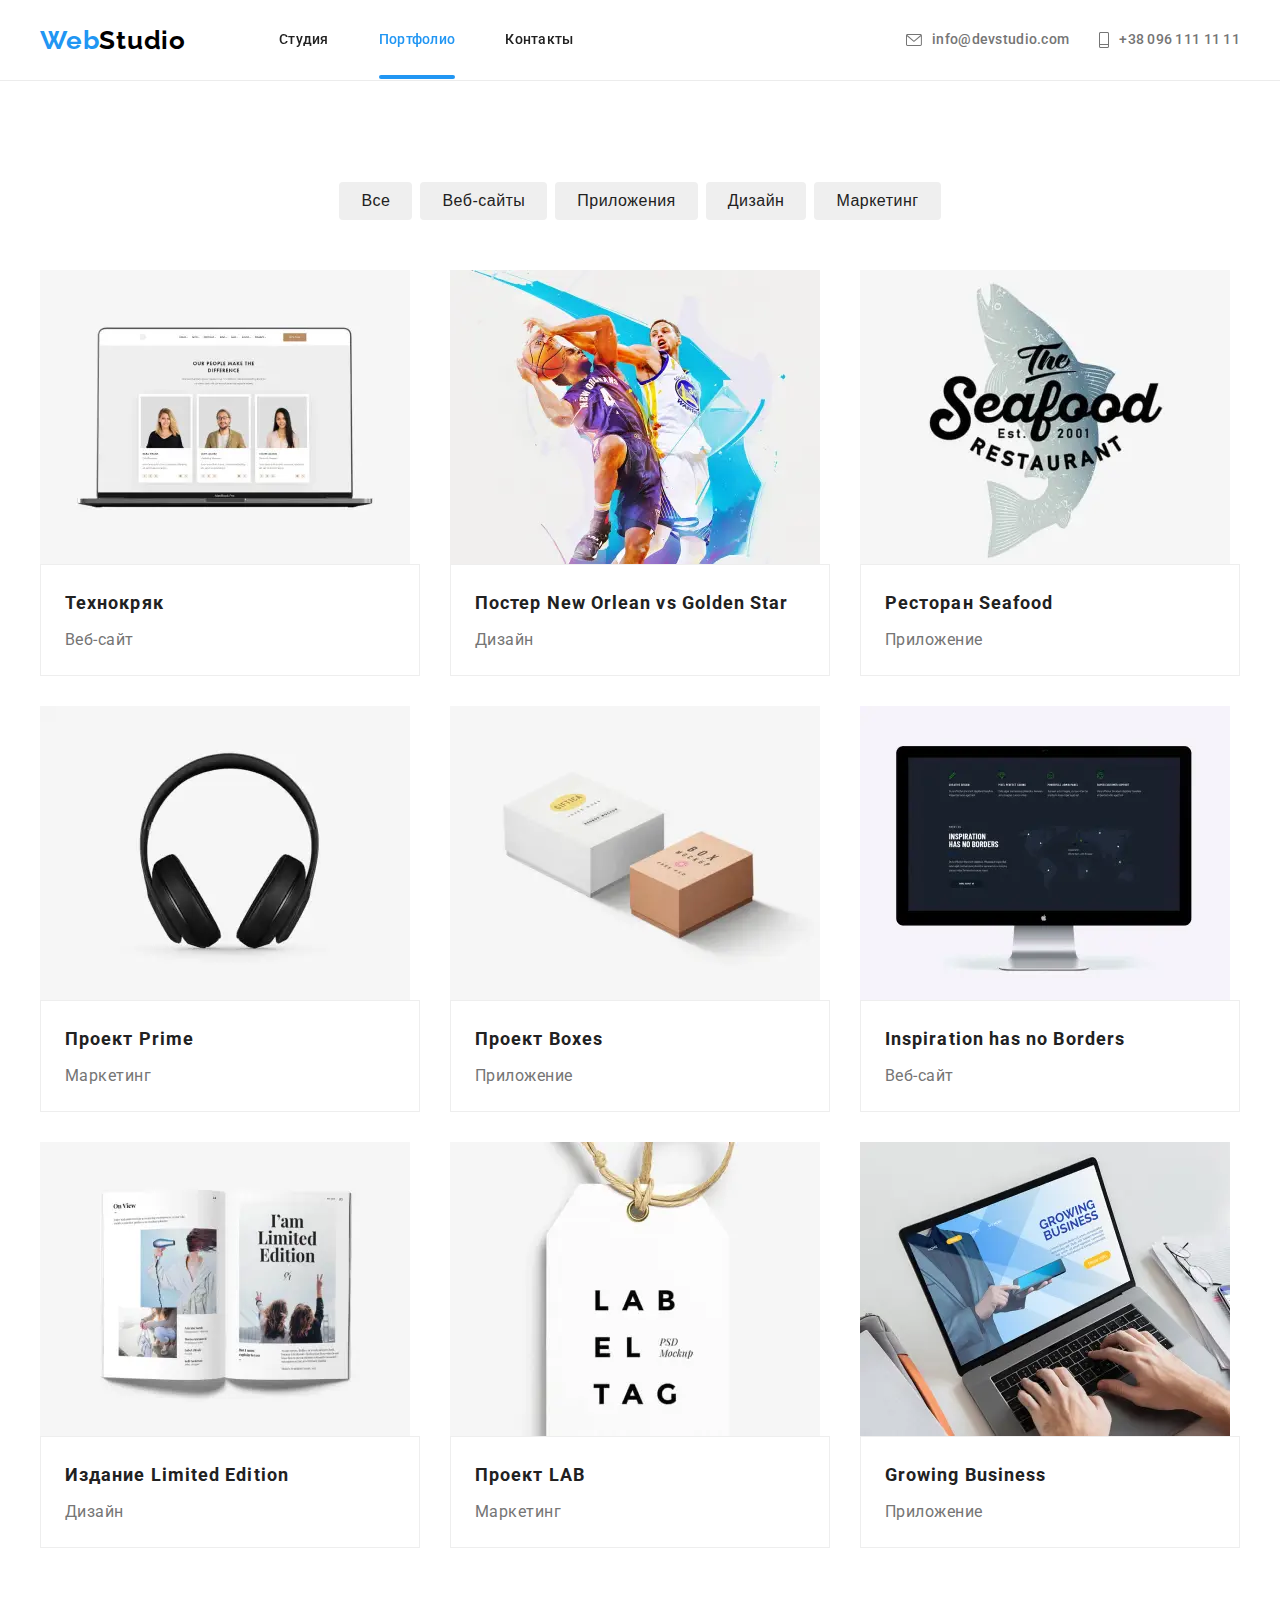
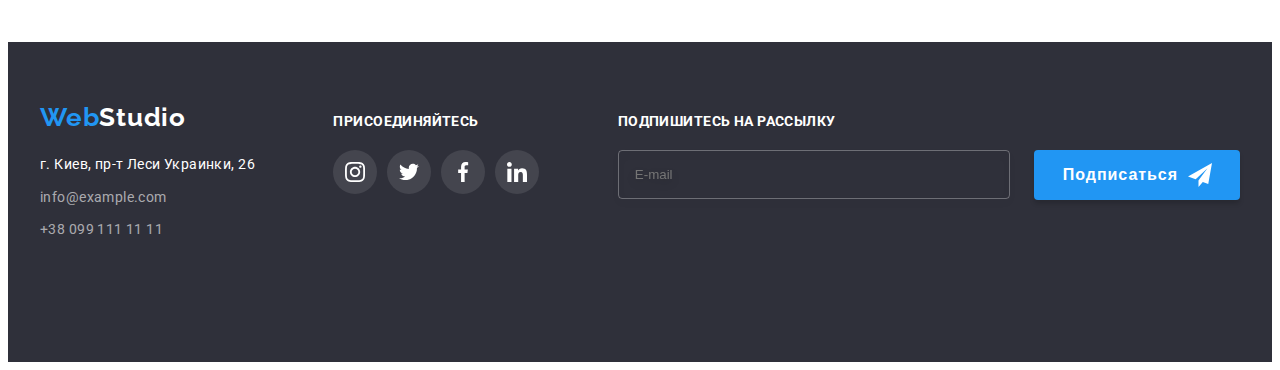
==== commit 676468f1: "вносит правки ментора" ====
--- a/portfolio.html
+++ b/portfolio.html
@@ -91,7 +91,7 @@
               <a class="menu nav__menu-link link" href="./index.html">Студия</a>
             </li>
             <li class="nav__menu-item">
-              <a class="menu nav__menu-link link" href="./portfolio.html"
+              <a class="menu nav__menu-link-current link" href="./portfolio.html"
                 >Портфолио</a
               >
             </li>
@@ -143,29 +143,29 @@
 
     <!-- КНОПКИ -->
     <main>
-      <section class="section-potfolio">
+      <section class="section section-potfolio">
         <div class="block-porfolio container">
           <ul class="btn-list-portfolio list">
             <li class="style-btn">
-              <button class="btn-portfolio style-btn" type="button">Все</button>
+              <button class="btn-portfolio" type="button">Все</button>
             </li>
             <li class="style-btn">
-              <button class="btn-portfolio style-btn" type="button">
+              <button class="btn-portfolio" type="button">
                 Веб-сайты
               </button>
             </li>
             <li class="style-btn">
-              <button class="btn-portfolio style-btn" type="button">
+              <button class="btn-portfolio" type="button">
                 Приложения
               </button>
             </li>
             <li class="style-btn">
-              <button class="btn-portfolio style-btn" type="button">
+              <button class="btn-portfolio" type="button">
                 Дизайн
               </button>
             </li>
             <li class="style-btn">
-              <button class="btn-portfolio style-btn" type="button">
+              <button class="btn-portfolio" type="button">
                 Маркетинг
               </button>
             </li>
@@ -819,7 +819,7 @@
                       media="(max-width:1199px)"
                       srcset="
                         ./images-project/works/works-9-tablet.webp    1x,
-                        ./images/img/works/works-9-tablet@2x.webp 2x
+                        .//images-project/works/works-9-tablet@2x.webp 2x
                       "
                       type="image/webp"
                     />
--- a/css/main.min.css
+++ b/css/main.min.css
@@ -1,2 +1,2 @@
-:root{--header-color: #212121;--background-second-text-color: #ffffff;--logo-dark-color: #000000;--logo-white-color: #ffffff;--color-text-hover: #ffffff;--paragraph-text-color: #757575;--background-color: #2f303a;--icon-bg-background-color: #f5f4fa;--accent-text-color: #2196f3;--focus-color-btn: #188ce8;--gradient-color: rgba(47, 48, 58, 0.4);--second-icon-color: #afb1b8;--icon-color: #757575;--bg-color-footer: rgba(255, 255, 255, 0.1);--animation-time: cubic-bezier(0.4, 0, 0.2, 1);--time: 250ms}.visually-hidden{position:absolute;white-space:nowrap;width:1px;height:1px;overflow:hidden;border:0;padding:0;clip:rect(0, 0, 0, 0);clip-path:inset(50%);margin:-1px}body{font-family:"Roboto", sans-serif;font-size:14px;font-style:normal;font-weight:400;line-height:1.71;background-color:var(--background-second-text-color)}@media screen and (min-width: 320px){body{overflow-x:hidden}}h1,h2,h3,p{margin:0;padding:0}ul{margin:0;padding:0}img{display:block;max-width:100%;height:auto}.list{list-style:none}.link{text-decoration:none;color:inherit}.container{padding-left:15px;padding-right:15px;margin-left:auto;margin-right:auto}@media screen and (min-width: 480px){.container{width:480px}}@media screen and (min-width: 768px){.container{width:768px}}@media screen and (min-width: 1200px){.container{width:1200px}}.section{padding-top:60px;padding-bottom:60px}@media screen and (min-width: 1200px){.section{padding-top:94px;padding-bottom:94px}}.logo{font-family:"Raleway", sans-serif;font-weight:700;text-decoration:none;font-size:24px;line-height:1.16;letter-spacing:0.03em}@media screen and (min-width: 1200px){.logo{font-size:26px;line-height:1.19}}.dark{color:var(--logo-dark-color)}.logo.dark{margin-right:93px}.logo .first-part{color:var(--accent-text-color)}.white{color:var(--logo-white-color)}.logo.white{display:block;margin-bottom:20px;text-align:center}.site-nav{display:flex;color:var(--header-color);transition:color var(--time) var(--animation-time)}.site-nav:hover,.site-nav:focus{color:var(--accent-text-color)}.site-nav .link.current{color:var(--accent-text-color)}.site-nav .link.current::after{content:'';width:100%;position:absolute;height:4px;border-radius:2px;bottom:-34px;display:block;background:var(--accent-text-color)}.section-title{margin-bottom:30px;text-align:center;font-weight:700;font-size:28px;line-height:1.17;letter-spacing:0.03em;color:var(--title-color)}@media screen and (min-width: 1200px){.section-title{margin-bottom:50px;font-size:36px;line-height:1.16}}.icon-all{fill:var(--second-icon-color);transition:fill var(--time) var(--animation-time)}.icon-bg{display:flex;justify-content:center;align-items:center;margin-bottom:30px;width:100%;padding-top:25px;padding-bottom:25px;background:var(--icon-bg-background-color);border-radius:4px}.social-list{display:flex;align-items:center;justify-content:center;margin-bottom:60px}.social-item{width:44px;height:44px}.social-item:not(:last-child){margin-right:10px}.social-link{color:var(--background-second-text-color);width:100%;height:100%;border-radius:50%;display:flex;align-items:center;justify-content:center;transition:background-color var(--time) var(--animation-time)}.social-link:focus,.social-link:hover{background-color:var(--accent-text-color)}.social-link:focus .icon-all,.social-link:hover .icon-all{fill:currentColor}.backdrop{position:fixed;top:0;left:0;width:100vw;height:100vh;z-index:999;background:rgba(0,0,0,0.2);opacity:1;transition:opacity var(--time) var(--animation-time),visibility var(--time) var(--animation-time)}.backdrop.is-hidden{visibility:hidden;opacity:0;pointer-events:none}.backdrop.is-hidden .modal{transform:translate(-50%, -50%) scale(0.9)}.modal{position:absolute;width:calc(100% - 30px);transform:translate(-50%, -50%) scale(1);transition:transform var(--time) var(--animation-time);top:50%;left:50%;padding:40px;background-color:#ffffff;box-shadow:0px 1px 3px rgba(0,0,0,0.12),0px 1px 1px rgba(0,0,0,0.14),0px 2px 1px rgba(0,0,0,0.2);border-radius:4px}@media screen and (min-width: 480px){.modal{width:450px}}@media screen and (min-width: 1200px){.modal{width:528px}}.btn-modal{background:#ffffff;border:1px solid rgba(0,0,0,0.1);box-sizing:border-box;border-radius:50%;width:30px;height:30px;position:absolute;top:10px;right:10px;display:flex;align-items:center;justify-content:center;cursor:pointer;color:#000000;transition:color var(--time) var(--animation-time)}.btn-modal:hover,.btn-modal:focus{color:var(--accent-text-color)}.modal-icon{fill:currentColor}.modal-form{display:flex;flex-direction:column}.modal-frm-head{margin-bottom:12px;font-weight:700;font-size:20px;line-height:1.15;text-align:center;letter-spacing:0.03em;color:var(--header-color)}@media screen and (min-width: 1200px){.modal-frm-head{line-height:1.15}}.modal-form-field{margin-bottom:10px;font-weight:400;font-size:12px;line-height:1.16;letter-spacing:0.01em;color:var(--paragraph-text-color)}.modal-style{width:100%;border:1px solid rgba(33,33,33,0.2);border-radius:4px;transition:border-color var(--time) var(--animation-time),box-shadow var(--time) var(--animation-time)}.modal-style:focus{outline:none;border-color:var(--accent-text-color)}.modal-form-block{position:relative;display:block;margin-top:4px}.modal-form-input{height:40px;padding-left:42px}.modal-frm-icon{position:absolute;top:50%;left:12px;transform:translateY(-50%);transition:fill var(--time) var(--animation-time),box-shadow var(--time) var(--animation-time)}.modal-style:focus+.modal-frm-icon{fill:var(--accent-text-color)}.modal-form-massage{margin-top:4px;margin-bottom:10px;padding:12px 16px;height:120px;resize:none}.modal-form-massage::placeholder{font-weight:400;font-size:14px;line-height:1.14;letter-spacing:0.01em;color:rgba(117,117,117,0.5)}.modal-frm-checkbox:checked+.modal-frm-checkbox-lbl::before{background:url(../images-studio/icon-check.svg);width:16px;height:15px}.modal-frm-checkbox:focus+.modal-frm-checkbox-lbl::before{outline:2px solid var(--accent-text-color)}.modal-frm-checkbox-lbl{display:flex;align-items:center;justify-content:center;margin-bottom:30px;font-size:12px;line-height:1.16;letter-spacing:0.03em;color:var(--paragraph-text-color)}.modal-frm-checkbox-lbl::before{content:"";display:block;width:16px;height:15px;margin-right:7px;background:url(../images-studio/icon-notchecked.svg);cursor:pointer}@media screen and (min-width: 1200px){.modal-frm-checkbox-lbl{font-size:14px;line-height:1.71}}@media screen and (max-width: 479px){.modal-frm-checkbox-lbl{flex-wrap:wrap;justify-content:flex-start}}.link-accept-police{color:var(--accent-text-color)}.modal-form-button{align-self:center;border:none;padding:10px 55px;font-family:inherit;font-weight:700;font-size:16px;line-height:1.88;text-align:center;letter-spacing:0.06em;cursor:pointer;border-radius:4px;color:var(--background-second-text-color);background-color:var(--accent-text-color);transition:background-color var(--time) var(--animation-time),box-shadow var(--time) var(--animation-time)}.modal-form-button:focus,.modal-form-button:hover{background-color:var(--focus-color-btn);box-shadow:0px 4px 4px rgba(0,0,0,0.15)}.header{position:fixed;top:0;left:0;width:100vw;margin-left:auto;margin-right:auto;z-index:2;background-color:var(--background-second-text-color);padding-top:10px;padding-bottom:10px;border-bottom:1px solid #ececec}@media screen and (min-width: 768px){.header{padding-top:21px;padding-bottom:21px}}@media screen and (min-width: 1200px){.header{padding-top:0;padding-bottom:0}}.header__container{display:flex;align-items:center;justify-content:space-between}.nav{display:flex;align-items:center}@media screen and (min-width: 768px){.header__logo{margin-right:88px}}@media screen and (min-width: 1200px){.header__logo{margin-right:93px}}.nav__menu-list{display:flex}@media screen and (max-width: 767px){.nav__menu-list{display:none}}.nav__menu-item:not(:last-child){margin-right:50px}@media screen and (max-width: 767px){.nav__menu-item:not(:last-child){margin-bottom:32px}}.nav__menu-link{color:var(--header-color);position:relative;transition:color var(--time) var(--animation-time);padding-bottom:32px;padding-top:32px}.nav__menu-link.current::after{content:"";position:absolute;bottom:0;display:block;width:100%;height:4px;border-radius:2px;background-color:var(--accent-text-color)}.nav__menu-link:hover,.nav__menu-link:focus{color:var(--accent-text-color)}@media screen and (max-width: 767px){.nav__menu-link .nav__menu-link::after{display:none}}.current{color:var(--accent-text-color)}.header__contact-list{display:flex;flex-direction:column;margin-left:auto}@media screen and (max-width: 767px){.header__contact-list{display:none}}@media screen and (min-width: 1200px){.header__contact-list{display:flex;flex-direction:row;justify-content:center;align-items:center}}@media screen and (max-width: 1199px){.header__contact-list .header__contact-item:not(:last-child){margin-bottom:10px}}@media screen and (min-width: 1200px){.header__contact-list .header__contact-item:not(:last-child){margin-right:30px}}.header__contact-item{display:flex;align-items:center}@media screen and (max-width: 1199px){.header__contact-item{font-size:12px;line-height:1.17}}.header__mail,.header__tel{display:flex;align-items:center;padding-bottom:32px;padding-top:32px;color:var(--icon-color);transition:color var(--time) var(--animation-time)}.header__mail:hover,.header__mail:focus,.header__tel:hover,.header__tel:focus{color:var(--accent-text-color)}@media screen and (max-width: 1199px){.header__mail,.header__tel{padding-bottom:0;padding-top:0}}.icon{margin-right:10px;fill:var(--icon-color)}.header__mail-icon{height:10px;width:16px;fill:currentColor}@media screen and (min-width: 1200px){.header__mail-icon{height:12px}}.header__tel-icon{height:14px;width:10px;fill:currentColor}@media screen and (min-width: 1200px){.header__tel-icon{height:16px}}.burger-btn{background-color:transparent;cursor:pointer;padding:0;line-height:0;border:none;transition:color var(--time) var(--animation-time)}.burger-btn:hover{color:var(--accent-text-color)}.burger-btn:focus{color:var(--accent-text-color)}@media screen and (min-width: 768px){.burger-btn{display:none}}.mobile-menu{display:flex;flex-direction:column;justify-content:space-between;position:fixed;z-index:100;top:0;left:0;width:100vw;height:100vh;padding:48px 40px;background-color:var(--background-second-text-color);opacity:0;visibility:hidden;pointer-events:none;transition:opacity var(--time) var(--animation-time),visibility var(--time) var(--animation-time)}.mobile-menu.is-open{opacity:1;visibility:visible;pointer-events:all}@media screen and (min-width: 768px){.mobile-menu{display:none}}.close-btn{position:absolute;top:10px;right:15px;background-color:transparent;cursor:pointer;padding:0;line-height:0;border:none;color:var(--header-color);transition:color var(--time) var(--animation-time)}.close-btn:hover{color:var(--accent-text-color)}.close-btn:focus{color:var(--accent-text-color)}.burger-icon,.close-btn-icon{fill:currentColor}.mobile-contact-list{margin-bottom:64px}.menu__contact-item:not(:last-child){margin-bottom:32px}.contact-tel{font-size:34px;line-height:1.17;letter-spacing:0.02em;color:var(--accent-text-color)}@media screen and (max-width: 479px){.contact-tel{font-size:8vw}}.contact-mail{font-weight:500;font-size:24px;line-height:1.16;letter-spacing:0.02em;color:var(--paragraph-text-color);transition:color var(--time) var(--animation-time)}@media screen and (max-width: 479px){.contact-mail{font-size:8vw}}.contact-mail:hover{color:var(--accent-text-color)}.contact-mail:focus{color:var(--accent-text-color)}.menu{font-weight:500;line-height:1.14;letter-spacing:0.02em}@media screen and (max-width: 767px){.menu{font-size:40px;line-height:1.17}}.menu-social{display:flex}@media screen and (max-width: 479px){.menu-social{flex-wrap:wrap}}.menu-social-item:not(:last-child){border-right:1px solid rgba(33,33,33,0.2)}.menu-social-item:not(:last-child){padding-right:10px}.menu-social-item:not(:first-child){padding-left:10px}.menu-social-link{font-weight:500;font-size:18px;line-height:1.22;letter-spacing:0.02em;color:var(--accent-text-color)}@media screen and (max-width: 479px){.menu-social-link{font-size:3vw}}.hero{text-align:center;max-width:480px;height:400px;margin-left:auto;margin-right:auto;margin-top:60px;padding-top:118px;padding-bottom:118px;background-color:var(--background-color);background-image:linear-gradient(var(--gradient-color), var(--gradient-color)),url(../images-studio/hero/mobile/mobile.jpeg);background-repeat:no-repeat;background-size:cover;background-position:center}@media (min-device-pixel-ratio: 2), (min-resolution: 192dpi), (min-resolution: 2dppx){.hero{background-image:linear-gradient(rgba(47,48,58,0.4), rgba(47,48,58,0.4)),url(../images-studio/hero/mobile/mobile@2x.jpeg)}}@media screen and (min-width: 481px){.hero{max-width:768px;margin-top:60px;background-image:linear-gradient(to right, var(--gradient-color), var(--gradient-color)),url(../images-studio/hero/tablet/tablet.jpeg)}}@media screen and (min-width: 481px) and (min-device-pixel-ratio: 2), screen and (min-width: 481px) and (min-resolution: 192dpi), screen and (min-width: 481px) and (min-resolution: 2dppx){.hero{background-image:linear-gradient(rgba(47,48,58,0.4), rgba(47,48,58,0.4)),url(../images-studio/hero/tablet/tablet@2x.jpeg)}}@media screen and (min-width: 769px){.hero{max-width:1600px;margin-top:60px;background-image:linear-gradient(to right, var(--gradient-color), var(--gradient-color)),url(../images-studio/hero/desktop/desktop.jpeg)}}@media screen and (min-width: 769px) and (min-device-pixel-ratio: 2), screen and (min-width: 769px) and (min-resolution: 192dpi), screen and (min-width: 769px) and (min-resolution: 2dppx){.hero{background-image:linear-gradient(rgba(47,48,58,0.4), rgba(47,48,58,0.4)),url(../images-studio/hero/desktop/desktop@2x.jpeg)}}@media screen and (min-width: 1200px){.hero{max-width:1600px;height:600px;margin-top:80px;padding-top:200px;padding-bottom:280px;background-image:linear-gradient(to right, var(--gradient-color), var(--gradient-color)),url(../images-studio/hero/desktop/desktop.jpeg)}}@media screen and (min-width: 1200px) and (min-device-pixel-ratio: 2), screen and (min-width: 1200px) and (min-resolution: 192dpi), screen and (min-width: 1200px) and (min-resolution: 2dppx){.hero{background-image:linear-gradient(rgba(47,48,58,0.4), rgba(47,48,58,0.4)),url(../images-studio/hero/desktop/desktop@2x.jpeg)}}.section-hero-container{margin:0 auto}@media screen and (min-width: 768px){.section-hero-container{width:360px}}@media screen and (min-width: 1200px){.section-hero-container{width:696px}}.hero-text{text-align:center;margin-bottom:30px;font-weight:900;font-size:26px;line-height:1.62;letter-spacing:0.06em;text-transform:uppercase;color:var(--background-second-text-color)}@media screen and (min-width: 1200px){.hero-text{font-size:44px;line-height:1.36}}.hero-btn{display:flex;justify-content:center;align-items:center;margin:0 auto;height:50px;min-width:200px;border:none;border-radius:4px;font-family:inherit;font-weight:700;font-size:16px;line-height:1.88;text-align:center;letter-spacing:0.06em;cursor:pointer;color:var(--background-second-text-color);background-color:var(--accent-text-color);transform:background-color var(--time) var(--animation-time)}.hero-btn:focus,.hero-btn:hover{background-color:var(--focus-color-btn)}@media screen and (min-width: 768px){.about-section{display:flex;flex-wrap:wrap;margin:-15px}}@media screen and (max-width: 767px){.about-list:not(:last-child){margin-bottom:30px}}@media screen and (min-width: 768px){.about-list{width:calc((100% - 4 * 15px) / 2);margin:15px}}@media screen and (min-width: 1200px){.about-list{width:calc((100% - 8 * 15px) / 4);margin:15px}}.about-list-title{margin-left:auto;margin-right:auto;margin-bottom:10px;font-size:14px;font-weight:bold;line-height:1.14;text-transform:uppercase;letter-spacing:0.03em;text-align:center;color:var(--header-color)}.about-list-text{letter-spacing:0.03em;color:var(--paragraph-text-color)}.work-section{padding-top:0}@media screen and (max-width: 1199px){.work-section{display:none}}.about-work{display:flex;margin-left:-30px}.work-img-list{flex-basis:calc(100% / 3 - 30px);margin-left:30px;position:relative}.about-work-block{position:absolute;bottom:0;width:100%;height:70px;display:flex;justify-content:center;align-items:center;background:rgba(47,48,58,0.8)}.about-work-text{font-weight:700;line-height:1.14;text-align:center;letter-spacing:0.03em;text-transform:uppercase;color:var(--background-second-text-color)}.team{background:var(--icon-bg-background-color)}.team-title{margin-bottom:50px}@media screen and (min-width: 768px){.team-list-img{display:flex;flex-wrap:wrap;margin:-15px}}.team-list{box-shadow:0px 1px 3px rgba(0,0,0,0.12),0px 1px 1px rgba(0,0,0,0.14),0px 2px 1px rgba(0,0,0,0.2);border-radius:0px 0px 4px 4px}@media screen and (max-width: 767px){.team-list:not(:last-child){margin-bottom:30px}}@media screen and (min-width: 768px){.team-list{width:calc((100% - 4 * 15px) / 2);margin:15px}}@media screen and (min-width: 1200px){.team-list{width:calc((100% - 8 * 15px) / 4);margin:15px}}.team-img{align-items:center}.block-team-text{width:100%;padding-top:30px;padding-bottom:30px;background:var(--background-second-text-color)}.team-name{margin-bottom:10px;font-weight:500;font-size:16px;line-height:1.18;text-align:center;letter-spacing:0.03em;color:var(--header-color)}.team-profession{margin-bottom:16px;font-size:16px;line-height:1.18;text-align:center;letter-spacing:0.03em;color:var(--paragraph-text-color)}.team-social{display:flex;justify-content:center}.clients-title{margin-bottom:50px}.clients-list{margin:-15px}@media screen and (min-width: 299px){.clients-list{display:flex;flex-wrap:wrap}}.clients-item{margin:15px}@media screen and (max-width: 767px){.clients-item{flex-basis:calc((100% - 2 * 30px) / 2)}}@media screen and (min-width: 768px){.clients-item{flex-basis:calc((100% - 3 * 30px) / 3)}}@media screen and (min-width: 1200px){.clients-item{flex-basis:calc((100% - 6 * 30px) / 6)}}.clients-link{display:flex;align-items:center;justify-content:center;padding-top:15px;padding-bottom:15px;border:1px solid var(--second-icon-color);border-radius:4px;color:var(--icon-color);transition:border var(--time) var(--animation-time)}.clients-link:hover,.clients-link:focus{border-color:var(--accent-text-color)}.clients-link:hover .clients-icon,.clients-link:focus .clients-icon{width:106px;height:60px;fill:var(--accent-text-color)}.footer{padding-top:60px;padding-bottom:60px;background-color:var(--background-color)}.footer-flex{display:flex;flex-direction:column}@media screen and (min-width: 768px){.footer-flex{flex-wrap:wrap;justify-content:space-around;flex-direction:row}}@media screen and (min-width: 1200px){.footer-flex{align-items:baseline;justify-content:space-between}}.style-footer:not(:last-child){margin-bottom:9px}.contact-footer{font-style:normal;font-weight:400;font-size:14px;line-height:1.71;letter-spacing:0.03em;color:rgba(255,255,255,0.6);transition:color var(--time) var(--color-text-hover)}.contact-footer:hover,.contact-footer:active,.contact-footer:focus{color:var(--accent-text-color)}.adress-block{display:block;font-style:normal;text-align:center;margin-bottom:60px}.adress{color:var(--background-second-text-color)}.social-text{text-align:center;margin-bottom:20px;font-weight:700;line-height:1.14;letter-spacing:0.03em;text-transform:uppercase;color:var(--background-second-text-color)}@media screen and (min-width: 1200px){.social-text{text-align:left}}.icon-footer{fill:#ffffff;transition:background-color var(--time) var(--animation-time)}.bg-footer{background:var(--bg-color-footer)}.form-subscribe{flex-direction:column}@media screen and (min-width: 1200px){.form-subscribe{display:flex;flex-direction:row;justify-content:flex-start}}.subscribe-label{margin-right:12px}.subscribe-input{padding:16px;margin-bottom:20px;width:100%;border:1px solid rgba(255,255,255,0.3);background-color:transparent;filter:drop-shadow(0px 4px 4px rgba(0,0,0,0.15));border-radius:4px;cursor:pointer;transition:border-color var(--time) var(--animation-time)}.subscribe-input:hover,.subscribe-input:focus{color:var(--color-text-hover);border-color:var(--accent-text-color)}@media screen and (min-width: 768px){.subscribe-input{width:450px}}@media screen and (min-width: 1200px){.subscribe-input{width:358px;margin-bottom:0;margin-right:12px}}.subscribe-button{display:flex;justify-content:center;align-items:center;margin-right:auto;margin-left:auto;padding:10px 28px 10px 29px;border:none;border-radius:4px;min-width:200px;font-weight:700;font-size:16px;line-height:1.88;letter-spacing:0.06em;background-color:var(--accent-text-color);color:var(--background-second-text-color);cursor:pointer;box-shadow:0px 4px 4px rgba(0,0,0,0.15);transition:background-color var(--time) var(--animation-time),box-shadow var(--time) var(--animation-time)}.subscribe-button:hover,.subscribe-button:focus{background-color:var(--focus-color-btn)}.subscribe-icon{fill:var(--background-second-text-color);margin-left:10px;width:24px;height:24px}.section-potfolio{padding-top:94px;padding-bottom:94px}.btn-list-portfolio{display:flex;justify-content:center;margin-bottom:40px}@media screen and (min-width: 768px){.btn-list-portfolio{justify-content:center;flex-wrap:nowrap;margin-bottom:30px}}@media screen and (min-width: 1200px){.btn-list-portfolio{margin-bottom:50px}}.style-btn:not(:last-child){margin-right:8px}@media screen and (max-width: 279px){.style-btn:not(:last-child){margin-bottom:15px;margin-right:0}}@media screen and (min-width: 280px) and (max-width: 381px){.style-btn:nth-child(-n+4){margin-bottom:15px}.style-btn:nth-child(-n+4):nth-child(2n+1){margin-right:8px}}@media screen and (min-width: 382px) and (max-width: 767px){.style-btn:nth-child(-n+3){margin-bottom:15px}.style-btn:nth-child(-n+3):nth-child(-n+2){margin-right:8px}}.btn-portfolio{display:block;padding:6px 22px;border:none;border-radius:4px;font-weight:500;font-size:16px;line-height:1.62;cursor:pointer;text-align:center;letter-spacing:0.03em;color:var(--header-color);transition:color var(--time) var(--animation-time),background-color var(--time) var(--animation-time),box-shadow var(--time) var(--animation-time)}.btn-portfolio:hover,.btn-portfolio:focus,.btn-portfolio:active{box-shadow:0px 3px 1px rgba(0,0,0,0.1),0px 1px 2px rgba(0,0,0,0.08),0px 2px 2px rgba(0,0,0,0.12);border-radius:4px;color:var(--color-text-hover);background-color:var(--accent-text-color)}.block-example-portfolio{display:flex;flex-direction:column;margin:-15px}@media screen and (min-width: 768px){.block-example-portfolio{flex-direction:row;flex-wrap:wrap}}.example-portfolio-list{margin:15px}@media screen and (min-width: 768px){.example-portfolio-list{flex-basis:calc((100% - 4 * 15px) / 2)}}@media screen and (min-width: 1200px){.example-portfolio-list{flex-basis:calc((100% - 6 * 15px) / 3)}}.link-portfolio{display:block;cursor:pointer}.link-portfoliohover,.link-portfoliofocus{box-shadow:0px 1px 1px rgba(0,0,0,0.12),0px 4px 4px rgba(0,0,0,0.06),1px 4px 6px rgba(0,0,0,0.16)}.link-portfoliohover .hover-overlay,.link-portfoliofocus .hover-overlay{transform:translateY(0)}.hover-background{position:relative;overflow:hidden}.hover-overlay{display:flex;justify-content:center;align-items:center;position:absolute;top:0;left:0;width:100%;height:100%;background:rgba(33,150,243,0.9);transform:translateY(100%);transition:transform var(--time) cubic-bezier(0.4, 0, 0.2, 1)}.hover-text-portfolio{font-size:18px;line-height:1.56;letter-spacing:0.03em;color:var(--color-text-hover)}.example-block-text{padding:20px 24px;border:1px solid #eeeeee}.example-portfolio-title{margin-bottom:4px;font-style:normal;font-weight:700;font-size:18px;line-height:2;letter-spacing:0.06em;color:var(--header-color)}.example-portfolio-text{font-size:16px;line-height:1.87;letter-spacing:0.03em;color:var(--paragraph-text-color)}
+:root{--header-color: #212121;--background-second-text-color: #ffffff;--logo-dark-color: #000000;--logo-white-color: #ffffff;--color-text-hover: #ffffff;--paragraph-text-color: #757575;--background-color: #2f303a;--icon-bg-background-color: #f5f4fa;--accent-text-color: #2196f3;--focus-color-btn: #188ce8;--gradient-color: rgba(47, 48, 58, 0.4);--second-icon-color: #afb1b8;--icon-color: #757575;--bg-color-footer: rgba(255, 255, 255, 0.1);--animation-time: cubic-bezier(0.4, 0, 0.2, 1);--time: 250ms}.visually-hidden{position:absolute;white-space:nowrap;width:1px;height:1px;overflow:hidden;border:0;padding:0;clip:rect(0, 0, 0, 0);clip-path:inset(50%);margin:-1px}body{font-family:"Roboto", sans-serif;font-size:14px;font-style:normal;font-weight:400;line-height:1.71;background-color:var(--background-second-text-color)}@media screen and (min-width: 320px){body{overflow-x:hidden}}h1,h2,h3,p{margin:0;padding:0}ul{margin:0;padding:0}img{display:block;max-width:100%;height:auto}.list{list-style:none}.link{text-decoration:none;color:inherit}.container{padding-left:15px;padding-right:15px;margin-left:auto;margin-right:auto}@media screen and (min-width: 480px){.container{width:480px}}@media screen and (min-width: 768px){.container{width:768px}}@media screen and (min-width: 1200px){.container{width:1200px}}.section{padding-top:60px;padding-bottom:60px}@media screen and (min-width: 1200px){.section{padding-top:94px;padding-bottom:94px}}.logo{font-family:"Raleway", sans-serif;font-weight:700;text-decoration:none;font-size:24px;line-height:1.16;letter-spacing:0.03em}@media screen and (min-width: 1200px){.logo{font-size:26px;line-height:1.19}}.dark{color:var(--logo-dark-color)}.logo.dark{margin-right:93px}.logo .first-part{color:var(--accent-text-color)}.white{color:var(--logo-white-color)}.logo.white{display:block;margin-bottom:20px;text-align:center}@media screen and (min-width: 1200px){.logo.white{text-align:left}}.site-nav{display:flex;color:var(--header-color);transition:color var(--time) var(--animation-time)}.site-nav:hover,.site-nav:focus{color:var(--accent-text-color)}.site-nav .link.current{color:var(--accent-text-color)}.site-nav .link.current::after{content:'';width:100%;position:absolute;height:4px;border-radius:2px;bottom:-34px;display:block;background:var(--accent-text-color)}.section-title{margin-bottom:30px;text-align:center;font-weight:700;font-size:28px;line-height:1.17;letter-spacing:0.03em;color:var(--title-color)}@media screen and (min-width: 1200px){.section-title{margin-bottom:50px;font-size:36px;line-height:1.16}}.icon-all{fill:var(--second-icon-color);transition:fill var(--time) var(--animation-time)}.icon-bg{display:flex;justify-content:center;align-items:center;margin-bottom:30px;width:100%;padding-top:25px;padding-bottom:25px;background:var(--icon-bg-background-color);border-radius:4px}.social-list{display:flex;align-items:center;justify-content:center;margin-bottom:60px}.social-item{width:44px;height:44px}.social-item:not(:last-child){margin-right:10px}.social-link{color:var(--background-second-text-color);width:100%;height:100%;border-radius:50%;display:flex;align-items:center;justify-content:center;transition:background-color var(--time) var(--animation-time)}.social-link:focus,.social-link:hover{background-color:var(--accent-text-color)}.social-link:focus .icon-all,.social-link:hover .icon-all{fill:currentColor}.backdrop{position:fixed;top:0;left:0;width:100vw;height:100vh;z-index:999;background:rgba(0,0,0,0.2);opacity:1;transition:opacity var(--time) var(--animation-time),visibility var(--time) var(--animation-time)}.backdrop.is-hidden{visibility:hidden;opacity:0;pointer-events:none}.backdrop.is-hidden .modal{transform:translate(-50%, -50%) scale(0.9)}.modal{position:absolute;width:calc(100% - 30px);transform:translate(-50%, -50%) scale(1);transition:transform var(--time) var(--animation-time);top:50%;left:50%;padding:40px;background-color:#ffffff;box-shadow:0px 1px 3px rgba(0,0,0,0.12),0px 1px 1px rgba(0,0,0,0.14),0px 2px 1px rgba(0,0,0,0.2);border-radius:4px}@media screen and (min-width: 480px){.modal{width:450px}}@media screen and (max-width: 480px){.modal{width:100%;min-height:609px}}@media screen and (min-width: 1200px){.modal{width:528px}}.btn-modal{background:#ffffff;border:1px solid rgba(0,0,0,0.1);box-sizing:border-box;border-radius:50%;width:30px;height:30px;position:absolute;top:10px;right:10px;display:flex;align-items:center;justify-content:center;cursor:pointer;color:var(--header-color);transition:color var(--time) var(--animation-time)}.btn-modal:hover,.btn-modal:focus{color:var(--accent-text-color)}.modal-icon{fill:currentColor}.modal-form{display:flex;flex-direction:column}.modal-frm-head{margin-bottom:12px;font-weight:700;font-size:20px;line-height:1.15;text-align:center;letter-spacing:0.03em;color:var(--header-color)}@media screen and (min-width: 1200px){.modal-frm-head{line-height:1.15}}.modal-form-field{margin-bottom:10px;font-weight:400;font-size:12px;line-height:1.16;letter-spacing:0.01em;color:var(--paragraph-text-color)}.modal-style{width:100%;border:1px solid rgba(33,33,33,0.2);border-radius:4px;transition:border-color var(--time) var(--animation-time),box-shadow var(--time) var(--animation-time)}.modal-style:focus{outline:none;border-color:var(--accent-text-color)}.modal-form-block{position:relative;display:block;margin-top:4px}.modal-form-input{height:40px;padding-left:42px}.modal-frm-icon{position:absolute;top:50%;left:12px;transform:translateY(-50%);transition:fill var(--time) var(--animation-time),box-shadow var(--time) var(--animation-time)}.modal-style:focus+.modal-frm-icon{fill:var(--accent-text-color)}.modal-form-massage{margin-top:4px;margin-bottom:10px;padding:12px 16px;height:120px;resize:none}.modal-form-massage::placeholder{font-weight:400;font-size:14px;line-height:1.14;letter-spacing:0.01em;color:rgba(117,117,117,0.5)}.modal-frm-checkbox:checked+.modal-frm-checkbox-lbl::before{background:url(../images-studio/icon-check.svg);width:16px;height:15px}.modal-frm-checkbox:focus+.modal-frm-checkbox-lbl::before{outline:2px solid var(--accent-text-color)}.modal-frm-checkbox-lbl{display:flex;align-items:center;justify-content:center;margin-bottom:30px;font-size:12px;line-height:1.16;letter-spacing:0.03em;color:var(--paragraph-text-color)}.modal-frm-checkbox-lbl::before{content:"";display:block;width:16px;height:15px;margin-right:7px;background:url(../images-studio/icon-notchecked.svg);cursor:pointer}@media screen and (min-width: 1200px){.modal-frm-checkbox-lbl{font-size:14px;line-height:1.71}}@media screen and (max-width: 479px){.modal-frm-checkbox-lbl{flex-wrap:wrap;justify-content:flex-start}}.link-accept-police{color:var(--accent-text-color)}.modal-form-button{align-self:center;border:none;padding:10px 55px;font-family:inherit;font-weight:700;font-size:16px;line-height:1.88;text-align:center;letter-spacing:0.06em;cursor:pointer;border-radius:4px;color:var(--background-second-text-color);background-color:var(--accent-text-color);transition:background-color var(--time) var(--animation-time),box-shadow var(--time) var(--animation-time)}.modal-form-button:focus,.modal-form-button:hover{background-color:var(--focus-color-btn);box-shadow:0px 4px 4px rgba(0,0,0,0.15)}.header{position:fixed;top:0;left:0;width:100vw;margin-left:auto;margin-right:auto;z-index:2;background-color:var(--background-second-text-color);padding-top:10px;padding-bottom:10px;border-bottom:1px solid #ececec}@media screen and (min-width: 768px){.header{padding-top:21px;padding-bottom:21px}}@media screen and (min-width: 1200px){.header{padding-top:0;padding-bottom:0}}.header__container{display:flex;align-items:center;justify-content:space-between}.nav{display:flex;align-items:center}@media screen and (min-width: 768px){.header__logo{margin-right:88px}}@media screen and (min-width: 1200px){.header__logo{margin-right:93px}}.nav__menu-list{display:flex}@media screen and (max-width: 767px){.nav__menu-list{display:none}}.nav__menu-item:not(:last-child){margin-right:50px}@media screen and (max-width: 767px){.nav__menu-item:not(:last-child){margin-bottom:32px}}.nav__menu-link{color:var(--header-color);position:relative;transition:color var(--time) var(--animation-time);padding-bottom:32px;padding-top:32px}.nav__menu-link.current::after{content:"";position:absolute;bottom:0;display:block;width:100%;height:4px;border-radius:2px;background-color:var(--accent-text-color)}.nav__menu-link:hover,.nav__menu-link:focus{color:var(--accent-text-color)}@media screen and (max-width: 767px){.nav__menu-link .nav__menu-link::after{display:none}}.current{color:var(--accent-text-color)}.nav__menu-link-current{color:var(--accent-text-color)}.header__contact-list{display:flex;flex-direction:column;margin-left:auto}@media screen and (max-width: 767px){.header__contact-list{display:none}}@media screen and (min-width: 1200px){.header__contact-list{display:flex;flex-direction:row;justify-content:center;align-items:center}}@media screen and (max-width: 1199px){.header__contact-list .header__contact-item:not(:last-child){margin-bottom:10px}}@media screen and (min-width: 1200px){.header__contact-list .header__contact-item:not(:last-child){margin-right:30px}}.header__contact-item{display:flex;align-items:center}@media screen and (max-width: 1199px){.header__contact-item{font-size:12px;line-height:1.17}}.header__mail,.header__tel{display:flex;align-items:center;padding-bottom:32px;padding-top:32px;color:var(--icon-color);transition:color var(--time) var(--animation-time)}.header__mail:hover,.header__mail:focus,.header__tel:hover,.header__tel:focus{color:var(--accent-text-color)}@media screen and (max-width: 1199px){.header__mail,.header__tel{padding-bottom:0;padding-top:0}}.icon{margin-right:10px;fill:var(--icon-color)}.header__mail-icon{height:10px;width:16px;fill:currentColor}@media screen and (min-width: 1200px){.header__mail-icon{height:12px}}.header__tel-icon{height:14px;width:10px;fill:currentColor}@media screen and (min-width: 1200px){.header__tel-icon{height:16px}}.burger-btn{background-color:transparent;cursor:pointer;padding:0;line-height:0;border:none;transition:color var(--time) var(--animation-time)}.burger-btn:hover{color:var(--accent-text-color)}.burger-btn:focus{color:var(--accent-text-color)}@media screen and (min-width: 768px){.burger-btn{display:none}}.mobile-menu{display:flex;flex-direction:column;justify-content:space-between;position:fixed;z-index:100;top:0;left:0;width:100vw;height:100vh;padding:48px 40px;background-color:var(--background-second-text-color);opacity:0;visibility:hidden;pointer-events:none;transition:opacity var(--time) var(--animation-time),visibility var(--time) var(--animation-time)}.mobile-menu.is-open{opacity:1;visibility:visible;pointer-events:all}@media screen and (min-width: 768px){.mobile-menu{display:none}}.close-btn{position:absolute;top:10px;right:15px;background-color:transparent;cursor:pointer;padding:0;line-height:0;border:none;color:var(--header-color);transition:color var(--time) var(--animation-time)}.close-btn:hover{color:var(--accent-text-color)}.close-btn:focus{color:var(--accent-text-color)}.burger-icon,.close-btn-icon{fill:currentColor}.mobile-contact-list{margin-bottom:64px}.menu__contact-item:not(:last-child){margin-bottom:32px}.contact-tel{font-size:34px;line-height:1.17;letter-spacing:0.02em;color:var(--accent-text-color)}@media screen and (max-width: 479px){.contact-tel{font-size:8vw}}.contact-mail{font-weight:500;font-size:24px;line-height:1.16;letter-spacing:0.02em;color:var(--paragraph-text-color);transition:color var(--time) var(--animation-time)}@media screen and (max-width: 479px){.contact-mail{font-size:8vw}}.contact-mail:hover{color:var(--accent-text-color)}.contact-mail:focus{color:var(--accent-text-color)}.menu{font-weight:500;line-height:1.14;letter-spacing:0.02em}@media screen and (max-width: 767px){.menu{font-size:40px;line-height:1.17}}.menu-social{display:flex}@media screen and (max-width: 479px){.menu-social{flex-wrap:wrap}}.menu-social-item:not(:last-child){border-right:1px solid rgba(33,33,33,0.2)}.menu-social-item:not(:last-child){padding-right:10px}.menu-social-item:not(:first-child){padding-left:10px}.menu-social-link{font-weight:500;font-size:18px;line-height:1.22;letter-spacing:0.02em;color:var(--accent-text-color)}@media screen and (min-width: 358px) and (max-width: 439px){.menu-social-item:nth-child(4){padding-left:0}}@media screen and (max-width: 357px){.menu-social-item:nth-child(3){padding-left:0}}.hero{text-align:center;max-width:480px;height:400px;margin-left:auto;margin-right:auto;margin-top:60px;padding-top:118px;padding-bottom:118px;background-color:var(--background-color);background-image:linear-gradient(var(--gradient-color), var(--gradient-color)),url(../images-studio/hero/mobile/mobile.jpeg);background-repeat:no-repeat;background-size:cover;background-position:center}@media (min-device-pixel-ratio: 2), (min-resolution: 192dpi), (min-resolution: 2dppx){.hero{background-image:linear-gradient(rgba(47,48,58,0.4), rgba(47,48,58,0.4)),url(../images-studio/hero/mobile/mobile@2x.jpeg)}}@media screen and (min-width: 481px){.hero{max-width:768px;margin-top:60px;background-image:linear-gradient(to right, var(--gradient-color), var(--gradient-color)),url(../images-studio/hero/tablet/tablet.jpeg)}}@media screen and (min-width: 481px) and (min-device-pixel-ratio: 2), screen and (min-width: 481px) and (min-resolution: 192dpi), screen and (min-width: 481px) and (min-resolution: 2dppx){.hero{background-image:linear-gradient(rgba(47,48,58,0.4), rgba(47,48,58,0.4)),url(../images-studio/hero/tablet/tablet@2x.jpeg)}}@media screen and (min-width: 769px){.hero{max-width:1600px;margin-top:60px;background-image:linear-gradient(to right, var(--gradient-color), var(--gradient-color)),url(../images-studio/hero/desktop/desktop.jpeg)}}@media screen and (min-width: 769px) and (min-device-pixel-ratio: 2), screen and (min-width: 769px) and (min-resolution: 192dpi), screen and (min-width: 769px) and (min-resolution: 2dppx){.hero{background-image:linear-gradient(rgba(47,48,58,0.4), rgba(47,48,58,0.4)),url(../images-studio/hero/desktop/desktop@2x.jpeg)}}@media screen and (min-width: 1200px){.hero{max-width:1600px;height:600px;margin-top:80px;padding-top:200px;padding-bottom:280px;background-image:linear-gradient(to right, var(--gradient-color), var(--gradient-color)),url(../images-studio/hero/desktop/desktop.jpeg)}}@media screen and (min-width: 1200px) and (min-device-pixel-ratio: 2), screen and (min-width: 1200px) and (min-resolution: 192dpi), screen and (min-width: 1200px) and (min-resolution: 2dppx){.hero{background-image:linear-gradient(rgba(47,48,58,0.4), rgba(47,48,58,0.4)),url(../images-studio/hero/desktop/desktop@2x.jpeg)}}.section-hero-container{margin:0 auto}@media screen and (min-width: 768px){.section-hero-container{width:360px}}@media screen and (min-width: 1200px){.section-hero-container{width:696px}}.hero-text{text-align:center;margin-bottom:30px;font-weight:900;font-size:26px;line-height:1.62;letter-spacing:0.06em;text-transform:uppercase;color:var(--background-second-text-color)}@media screen and (min-width: 1200px){.hero-text{font-size:44px;line-height:1.36}}.hero-btn{display:flex;justify-content:center;align-items:center;margin:0 auto;height:50px;min-width:200px;border:none;border-radius:4px;font-family:inherit;font-weight:700;font-size:16px;line-height:1.88;text-align:center;letter-spacing:0.06em;cursor:pointer;color:var(--background-second-text-color);background-color:var(--accent-text-color);transform:background-color var(--time) var(--animation-time)}.hero-btn:focus,.hero-btn:hover{background-color:var(--focus-color-btn)}@media screen and (min-width: 768px){.about-section{display:flex;flex-wrap:wrap;margin:-15px}}@media screen and (max-width: 767px){.about-list:not(:last-child){margin-bottom:30px}}@media screen and (min-width: 768px){.about-list{width:calc((100% - 4 * 15px) / 2);margin:15px}}@media screen and (min-width: 1200px){.about-list{width:calc((100% - 8 * 15px) / 4);margin:15px}}.about-list-title{margin-left:auto;margin-right:auto;margin-bottom:10px;font-size:14px;font-weight:bold;line-height:1.14;text-transform:uppercase;letter-spacing:0.03em;text-align:center;color:var(--header-color)}.about-list-text{letter-spacing:0.03em;color:var(--paragraph-text-color)}.work-section{padding-top:0}@media screen and (max-width: 1199px){.work-section{display:none}}.about-work{display:flex;margin-left:-30px}.work-img-list{flex-basis:calc(100% / 3 - 30px);margin-left:30px;position:relative}.about-work-block{position:absolute;bottom:0;width:100%;height:70px;display:flex;justify-content:center;align-items:center;background:rgba(47,48,58,0.8)}.about-work-text{font-weight:700;line-height:1.14;text-align:center;letter-spacing:0.03em;text-transform:uppercase;color:var(--background-second-text-color)}.team{background:var(--icon-bg-background-color)}.team-title{margin-bottom:50px}@media screen and (min-width: 768px){.team-list-img{display:flex;flex-wrap:wrap;margin:-15px}}.team-list{box-shadow:0px 1px 3px rgba(0,0,0,0.12),0px 1px 1px rgba(0,0,0,0.14),0px 2px 1px rgba(0,0,0,0.2);border-radius:0px 0px 4px 4px}@media screen and (max-width: 767px){.team-list:not(:last-child){margin-bottom:30px}}@media screen and (min-width: 768px){.team-list{width:calc((100% - 4 * 15px) / 2);margin:15px}}@media screen and (min-width: 1200px){.team-list{width:calc((100% - 8 * 15px) / 4);margin:15px}}.team-img{align-items:center}.block-team-text{width:100%;padding-top:30px;padding-bottom:30px;background:var(--background-second-text-color)}.team-name{margin-bottom:10px;font-weight:500;font-size:16px;line-height:1.18;text-align:center;letter-spacing:0.03em;color:var(--header-color)}.team-profession{margin-bottom:16px;font-size:16px;line-height:1.18;text-align:center;letter-spacing:0.03em;color:var(--paragraph-text-color)}.team-social{display:flex;justify-content:center}.clients-title{margin-bottom:50px}.clients-list{margin:-15px}@media screen and (min-width: 299px){.clients-list{display:flex;flex-wrap:wrap}}.clients-item{margin:15px}@media screen and (max-width: 767px){.clients-item{flex-basis:calc((100% - 2 * 30px) / 2)}}@media screen and (min-width: 768px){.clients-item{flex-basis:calc((100% - 3 * 30px) / 3)}}@media screen and (min-width: 1200px){.clients-item{flex-basis:calc((100% - 6 * 30px) / 6)}}.clients-link{display:flex;align-items:center;justify-content:center;padding-top:15px;padding-bottom:15px;border:1px solid var(--second-icon-color);border-radius:4px;color:var(--icon-color);transition:border var(--time) var(--animation-time)}.clients-link:hover,.clients-link:focus{border-color:var(--accent-text-color)}.clients-link:hover .clients-icon,.clients-link:focus .clients-icon{width:106px;height:60px;fill:var(--accent-text-color)}.footer{padding-top:60px;padding-bottom:60px;background-color:var(--background-color)}.footer-flex{display:flex;flex-direction:column}@media screen and (min-width: 768px){.footer-flex{flex-wrap:wrap;justify-content:space-around;flex-direction:row}}@media screen and (min-width: 1200px){.footer-flex{align-items:baseline;justify-content:space-between}}.style-footer:not(:last-child){margin-bottom:9px}.contact-footer{font-style:normal;font-weight:400;font-size:14px;line-height:1.71;letter-spacing:0.03em;color:rgba(255,255,255,0.6);transition:color var(--time) var(--color-text-hover)}.contact-footer:hover,.contact-footer:active,.contact-footer:focus{color:var(--accent-text-color)}.adress-block{display:block;font-style:normal;text-align:center;margin-bottom:60px}@media screen and (min-width: 1200px){.adress-block{text-align:left}}.adress{color:var(--background-second-text-color)}.social-text{text-align:center;margin-bottom:20px;font-weight:700;line-height:1.14;letter-spacing:0.03em;text-transform:uppercase;color:var(--background-second-text-color)}@media screen and (min-width: 1200px){.social-text{text-align:left}}.icon-footer{fill:#ffffff;transition:background-color var(--time) var(--animation-time)}.bg-footer{background:var(--bg-color-footer)}.form-subscribe{flex-direction:column}@media screen and (min-width: 1200px){.form-subscribe{display:flex;flex-direction:row;justify-content:flex-start}}.subscribe-label{margin-right:12px}.subscribe-input{padding:16px;margin-bottom:20px;width:100%;border:1px solid rgba(255,255,255,0.3);background-color:transparent;filter:drop-shadow(0px 4px 4px rgba(0,0,0,0.15));border-radius:4px;cursor:pointer;transition:border-color var(--time) var(--animation-time)}.subscribe-input:hover,.subscribe-input:focus{color:var(--color-text-hover);border-color:var(--accent-text-color)}@media screen and (min-width: 768px){.subscribe-input{width:450px}}@media screen and (min-width: 1200px){.subscribe-input{width:358px;margin-bottom:0;margin-right:12px}}.subscribe-button{display:flex;justify-content:center;align-items:center;margin-right:auto;margin-left:auto;padding:10px 28px 10px 29px;border:none;border-radius:4px;min-width:200px;font-weight:700;font-size:16px;line-height:1.88;letter-spacing:0.06em;background-color:var(--accent-text-color);color:var(--background-second-text-color);cursor:pointer;box-shadow:0px 4px 4px rgba(0,0,0,0.15);transition:background-color var(--time) var(--animation-time),box-shadow var(--time) var(--animation-time)}.subscribe-button:hover,.subscribe-button:focus{background-color:var(--focus-color-btn)}.subscribe-icon{fill:var(--background-second-text-color);margin-left:10px;width:24px;height:24px}.btn-list-portfolio{display:flex;flex-wrap:wrap;justify-content:flex-start;margin-bottom:40px;margin-top:60px}@media screen and (min-width: 768px){.btn-list-portfolio{justify-content:center;flex-wrap:wrap;margin-bottom:30px;margin-top:60px}}@media screen and (min-width: 1200px){.btn-list-portfolio{margin-bottom:50px;margin-top:80px}}.style-btn:not(:last-child){margin-right:8px}@media screen and (max-width: 279px){.style-btn:not(:last-child){margin-bottom:15px;margin-right:0}}@media screen and (min-width: 280px) and (max-width: 381px){.style-btn:nth-child(-n+4){margin-bottom:15px}.style-btn:nth-child(-n+4):nth-child(2n+1){margin-right:8px}}@media screen and (min-width: 382px) and (max-width: 767px){.style-btn:nth-child(-n+3){margin-bottom:15px}.style-btn:nth-child(-n+3):nth-child(-n+2){margin-right:8px}}.btn-portfolio{display:block;padding:6px 22px;border:none;border-radius:4px;font-weight:500;font-size:16px;line-height:1.62;cursor:pointer;text-align:center;letter-spacing:0.03em;color:var(--header-color);transition:color var(--time) var(--animation-time),background-color var(--time) var(--animation-time),box-shadow var(--time) var(--animation-time)}.btn-portfolio:hover,.btn-portfolio:focus,.btn-portfolio:active{box-shadow:0px 3px 1px rgba(0,0,0,0.1),0px 1px 2px rgba(0,0,0,0.08),0px 2px 2px rgba(0,0,0,0.12);border-radius:4px;color:var(--color-text-hover);background-color:var(--accent-text-color)}.block-example-portfolio{display:flex;flex-direction:column;margin:-15px}@media screen and (min-width: 768px){.block-example-portfolio{flex-direction:row;flex-wrap:wrap}}.example-portfolio-list{margin:15px}@media screen and (min-width: 768px){.example-portfolio-list{flex-basis:calc((100% - 4 * 15px) / 2)}}@media screen and (min-width: 1200px){.example-portfolio-list{flex-basis:calc((100% - 6 * 15px) / 3)}}.link-portfolio{display:block;cursor:pointer}.link-portfolio:hover,.link-portfolio:focus{box-shadow:0px 1px 1px rgba(0,0,0,0.12),0px 4px 4px rgba(0,0,0,0.06),1px 4px 6px rgba(0,0,0,0.16)}.link-portfolio:hover .hover-overlay,.link-portfolio:focus .hover-overlay{transform:translateY(0)}.hover-background{position:relative;overflow:hidden}.hover-overlay{display:flex;justify-content:center;align-items:center;position:absolute;top:0;left:0;width:100%;height:100%;background:rgba(33,150,243,0.9);transform:translateY(100%);transition:transform var(--time) cubic-bezier(0.4, 0, 0.2, 1)}.hover-text-portfolio{width:328px;height:168px;font-size:18px;line-height:1.56;letter-spacing:0.03em;color:var(--color-text-hover)}.example-block-text{padding:20px 24px;border:1px solid #eeeeee;padding-right:0}.example-portfolio-title{margin-bottom:4px;font-style:normal;font-weight:700;font-size:18px;line-height:2;letter-spacing:0.06em;color:var(--header-color)}.example-portfolio-text{font-size:16px;line-height:1.87;letter-spacing:0.03em;color:var(--paragraph-text-color)}
 /*# sourceMappingURL=main.min.css.map */